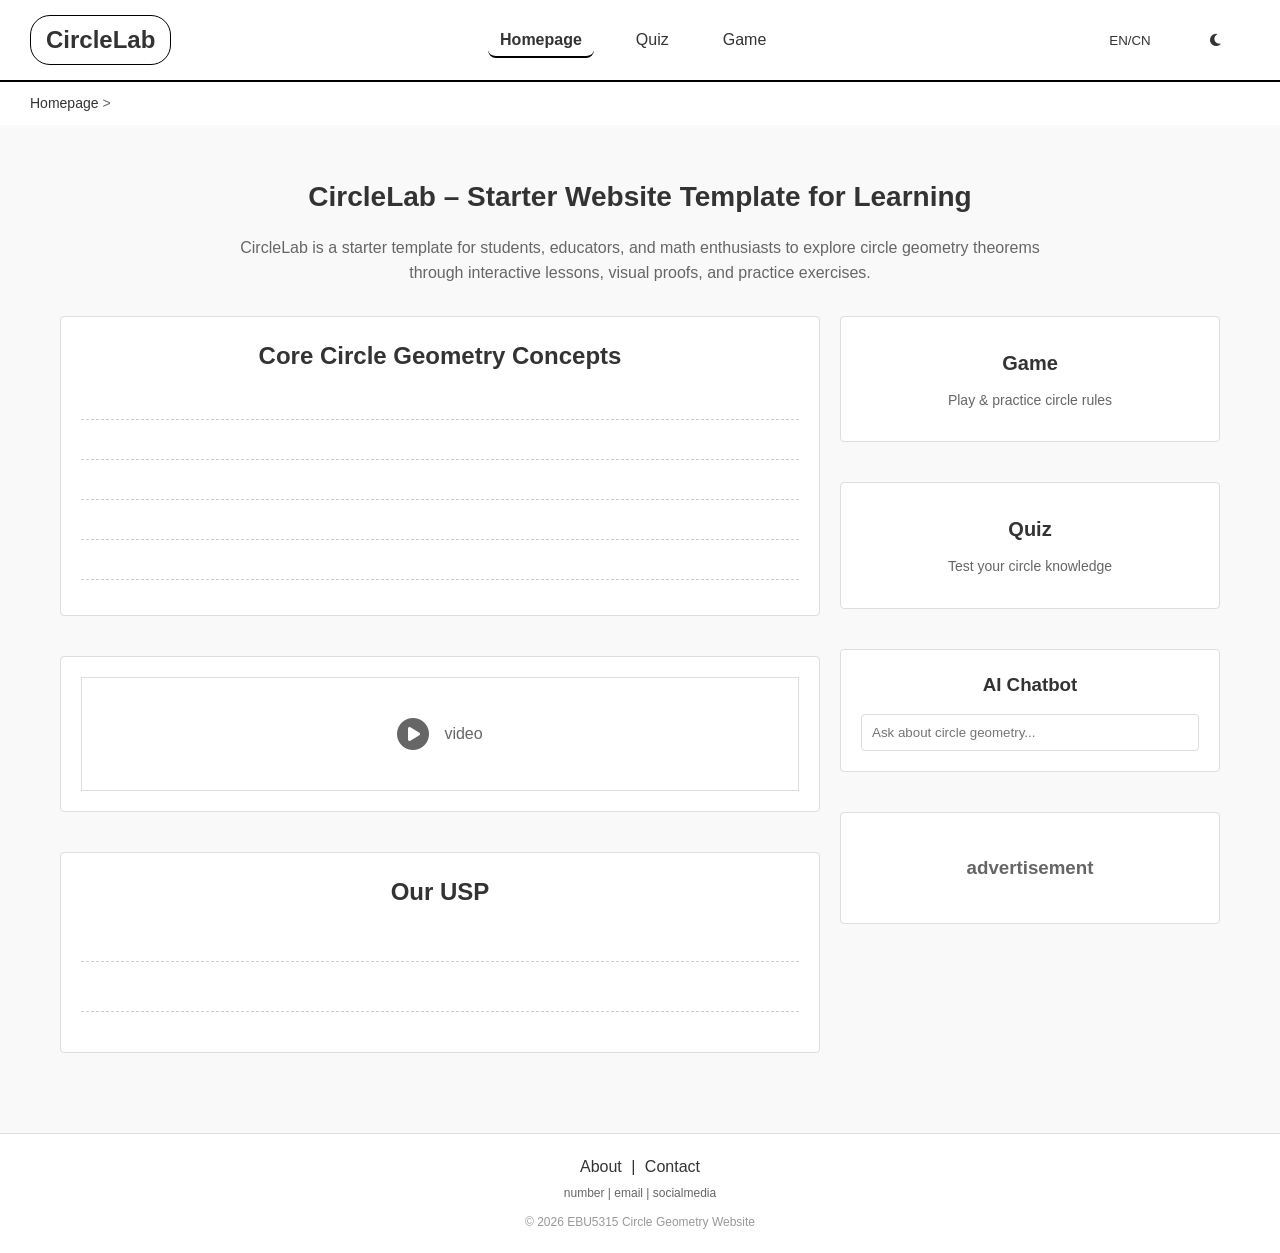
==== Homepage/index.html @ 11e8a601 "v.0.1.a Add the homepage, style and script files, including the functions of navigation bar, breadcr" ====
<!DOCTYPE html>
<html lang="en">
<head>
    <meta charset="UTF-8">
    <meta name="viewport" content="width=device-width, initial-scale=1.0">
    <title>CircleLab - Learn Circle Geometry</title>
    <!-- 外部CSS文件引入（作业要求） -->
    <link rel="stylesheet" href="styles.css">
    <!-- 引入字体图标（简约风格） -->
    <link rel="stylesheet" href="https://cdnjs.cloudflare.com/ajax/libs/font-awesome/6.4.0/css/all.min.css">
</head>
<body>
    <!-- 头部导航栏 -->
    <header class="header">
        <div class="logo">
            <span>CircleLab</span>
        </div>
        <nav class="main-nav">
            <ul>
                <li><a href="index.html" class="active">Homepage</a></li>
                <li><a href="quiz.html">Quiz</a></li>
                <li><a href="game.html">Game</a></li>
            </ul>
        </nav>
        <div class="nav-right">
            <!-- 中英双语切换 -->
            <button id="langToggle" class="lang-btn">EN/CN</button>
            <!-- 夜间/日间模式切换按钮 -->
            <button id="themeToggle" class="theme-btn" title="切换日夜模式"><i class="fas fa-moon"></i></button>
        </div>
    </header>

    <!-- 面包屑导航（作业要求） -->
    <div class="breadcrumb">
        <a href="index.html">Homepage</a> >
    </div>

    <!-- 主内容区 -->
    <main class="container">
        <!-- 标题区域 -->
        <section class="hero">
            <h1>CircleLab – Starter Website Template for Learning</h1>
            <p>CircleLab is a starter template for students, educators, and math enthusiasts to explore circle geometry theorems through interactive lessons, visual proofs, and practice exercises.</p>
        </section>

        <!-- 核心内容网格 -->
        <div class="content-grid">
            <!-- 左侧核心概念区域 -->
            <div class="left-column">
                <!-- 圆几何核心概念 -->
                <div class="card concepts-card">
                    <h2>Core Circle Geometry Concepts</h2>
                    <!-- 占位行（对应线框图的虚线） -->
                    <div class="concept-item"></div>
                    <div class="concept-item"></div>
                    <div class="concept-item"></div>
                    <div class="concept-item"></div>
                    <div class="concept-item"></div>
                </div>

                <!-- 视频区域 -->
                <div class="card video-card">
                    <div class="video-placeholder">
                        <i class="fas fa-play-circle"></i>
                        <span>video</span>
                    </div>
                </div>

                <!-- USP区域 -->
                <div class="card usp-card">
                    <h2>Our USP</h2>
                    <div class="usp-item"></div>
                    <div class="usp-item"></div>
                </div>
            </div>

            <!-- 右侧功能区域 -->
            <div class="right-column">
                <!-- Game入口 -->
                <div class="card action-card game-card">
                    <h3>Game</h3>
                    <p>Play & practice circle rules</p>
                </div>

                <!-- Quiz入口 -->
                <div class="card action-card quiz-card">
                    <h3>Quiz</h3>
                    <p>Test your circle knowledge</p>
                </div>

                <!-- AI聊天机器人 -->
                <div class="card ai-card">
                    <h3>AI Chatbot</h3>
                    <div class="chat-input">
                        <input type="text" placeholder="Ask about circle geometry...">
                    </div>
                </div>

                <!-- 广告区域 -->
                <div class="card ad-card">
                    <h3>advertisement</h3>
                </div>
            </div>
        </div>
    </main>

    <!-- 页脚 -->
    <footer class="footer">
        <div class="footer-links">
            <a href="about.html">About</a> | <a href="contact.html">Contact</a>
            <p class="contact-details">number | email | socialmedia</p>
        </div>
        <div class="copyright">
            &copy; 2026 EBU5315 Circle Geometry Website
        </div>
    </footer>

    <!-- 简单JS（V1版本基础交互） -->
    <script src="script.js"></script>
</body>
</html>
---- Homepage/styles.css ----
/* 全局重置与基础样式 */
* {
    margin: 0;
    padding: 0;
    box-sizing: border-box;
    font-family: 'Arial', sans-serif;
}

body {
    background-color: #f9f9f9;
    color: #333;
    line-height: 1.6;
}

.container {
    max-width: 1200px;
    margin: 0 auto;
    padding: 20px;
}

/* 头部导航 */
.header {
    display: flex;
    justify-content: space-between;
    align-items: center;
    padding: 15px 30px;
    background-color: #fff;
    border-bottom: 2px solid #000;
}

.logo {
    font-size: 24px;
    font-weight: bold;
    border: 1px solid #000;
    padding: 5px 15px;
    border-radius: 20px;
}

.main-nav ul {
    display: flex;
    list-style: none;
    gap: 30px;
}

.main-nav a {
    text-decoration: none;
    color: #333;
    font-size: 16px;
}

.main-nav a.active {
    font-weight: bold;
    border-bottom: 2px solid #000;
}

.nav-right {
    display: flex;
    gap: 15px;
    align-items: center;
}

.lang-btn,
.theme-btn {
    padding: 8px 14px;
    border: none;
    background: transparent;
    cursor: pointer;
    border-radius: 999px;
    color: #333;
    transition: background-color 0.2s ease, color 0.2s ease, transform 0.2s ease;
}

.nav-right button,
.main-nav a {
    min-width: 70px;
    text-align: center;
}

.lang-btn:hover,
.theme-btn:hover,
.main-nav a:hover,
.card:hover {
    background-color: rgba(0, 0, 0, 0.08);
    color: #000;
    transform: translateY(-1px);
}

.main-nav a {
    padding: 8px 12px;
    border-radius: 8px;
}

.nav-right button:hover {
    box-shadow: 0 4px 12px rgba(0,0,0,0.12);
}

.lang-btn:focus,
.theme-btn:focus {
    outline: none;
    box-shadow: 0 0 0 2px rgba(0, 0, 0, 0.15);
}

.theme-btn i {
    font-size: 14px;
}

.main-nav a {
    color: #333;
    font-size: 16px;
    transition: color 0.2s ease, border-bottom-color 0.2s ease;
}

.main-nav a:hover {
    color: #000;
}

.card {
    background: #fff;
    border: 1px solid #ddd;
    padding: 20px;
    margin-bottom: 20px;
    border-radius: 4px;
    transition: transform 0.2s ease, box-shadow 0.2s ease;
}

.card:hover {
    transform: translateY(-3px);
    box-shadow: 0 8px 20px rgba(0, 0, 0, 0.08);
}


/* 面包屑导航 */
.breadcrumb {
    padding: 10px 30px;
    font-size: 14px;
    color: #666;
    background-color: #fff;
}

.breadcrumb a {
    color: #333;
    text-decoration: none;
}

/* 英雄区标题 */
.hero {
    text-align: center;
    margin: 30px 0;
}

.hero h1 {
    font-size: 28px;
    margin-bottom: 15px;
}

.hero p {
    font-size: 16px;
    color: #666;
    max-width: 800px;
    margin: 0 auto;
}

/* 内容网格布局 */
.content-grid {
    display: grid;
    grid-template-columns: 2fr 1fr;
    gap: 20px;
    margin-top: 20px;
}

/* 通用卡片样式（简约风格） */
.card {
    background: #fff;
    border: 1px solid #ddd;
    padding: 20px;
    margin-bottom: 20px;
    border-radius: 4px;
}

/* 左侧列样式 */
.left-column {
    display: flex;
    flex-direction: column;
    gap: 20px;
}

.concepts-card h2 {
    text-align: center;
    margin-bottom: 20px;
}

.concept-item {
    height: 25px;
    border-bottom: 1px dashed #ccc;
    margin-bottom: 15px;
}

/* 视频占位 */
.video-placeholder {
    border: 1px solid #ddd;
    padding: 40px;
    text-align: center;
    display: flex;
    align-items: center;
    justify-content: center;
    gap: 15px;
    color: #666;
}

.video-placeholder i {
    font-size: 32px;
}

/* USP区域 */
.usp-card h2 {
    text-align: center;
    margin-bottom: 20px;
}

.usp-item {
    height: 30px;
    border-bottom: 1px dashed #ccc;
    margin-bottom: 20px;
}

/* 右侧列样式 */
.right-column {
    display: flex;
    flex-direction: column;
    gap: 20px;
}

.action-card {
    text-align: center;
    padding: 30px 0;
}

.action-card h3 {
    font-size: 20px;
    margin-bottom: 10px;
}

.action-card p {
    color: #666;
    font-size: 14px;
}

/* AI聊天机器人 */
.ai-card h3 {
    margin-bottom: 15px;
    text-align: center;
}

.chat-input input {
    width: 100%;
    padding: 10px;
    border: 1px solid #ddd;
    border-radius: 4px;
}

/* 广告区域 */
.ad-card {
    text-align: center;
    padding: 40px 0;
    color: #666;
}

/* 页脚样式 */
.footer {
    background-color: #fff;
    padding: 20px 30px;
    border-top: 1px solid #ddd;
    margin-top: 40px;
    text-align: center;
}

.footer-links {
    margin-bottom: 10px;
}

.footer-links a {
    color: #333;
    text-decoration: none;
    margin: 0 5px;
}

.contact-details {
    font-size: 12px;
    color: #666;
    margin-top: 5px;
}

.copyright {
    font-size: 12px;
    color: #999;
}

/* 响应式基础适配（V1版本简化版） */
@media (max-width: 768px) {
    .content-grid {
        grid-template-columns: 1fr;
    }

    .header {
        flex-direction: column;
        gap: 15px;
    }

    .main-nav ul {
        gap: 15px;
    }
}

/* 夜间模式 */
body.dark {
    background-color: #1b1f26;
    color: #e8ecf1;
}

body.dark .header,
body.dark .breadcrumb,
body.dark .card,
body.dark .footer {
    background: #252b36;
    border-color: #3a4254;
    color: #e3e8f5;
}

body.dark .main-nav a,
body.dark .footer-links a,
body.dark .breadcrumb a {
    color: #c8d5ee;
}

body.dark .main-nav a.active {
    border-bottom-color: #89acff;
}

body.dark .lang-btn,
body.dark .theme-btn,
body.dark .chat-input input {
    background: #2c3444;
    border-color: #4f5d79;
    color: #e8ecf1;
}

body.dark .ad-card,
body.dark .action-card,
body.dark .video-placeholder {
    background: #28303f;
}
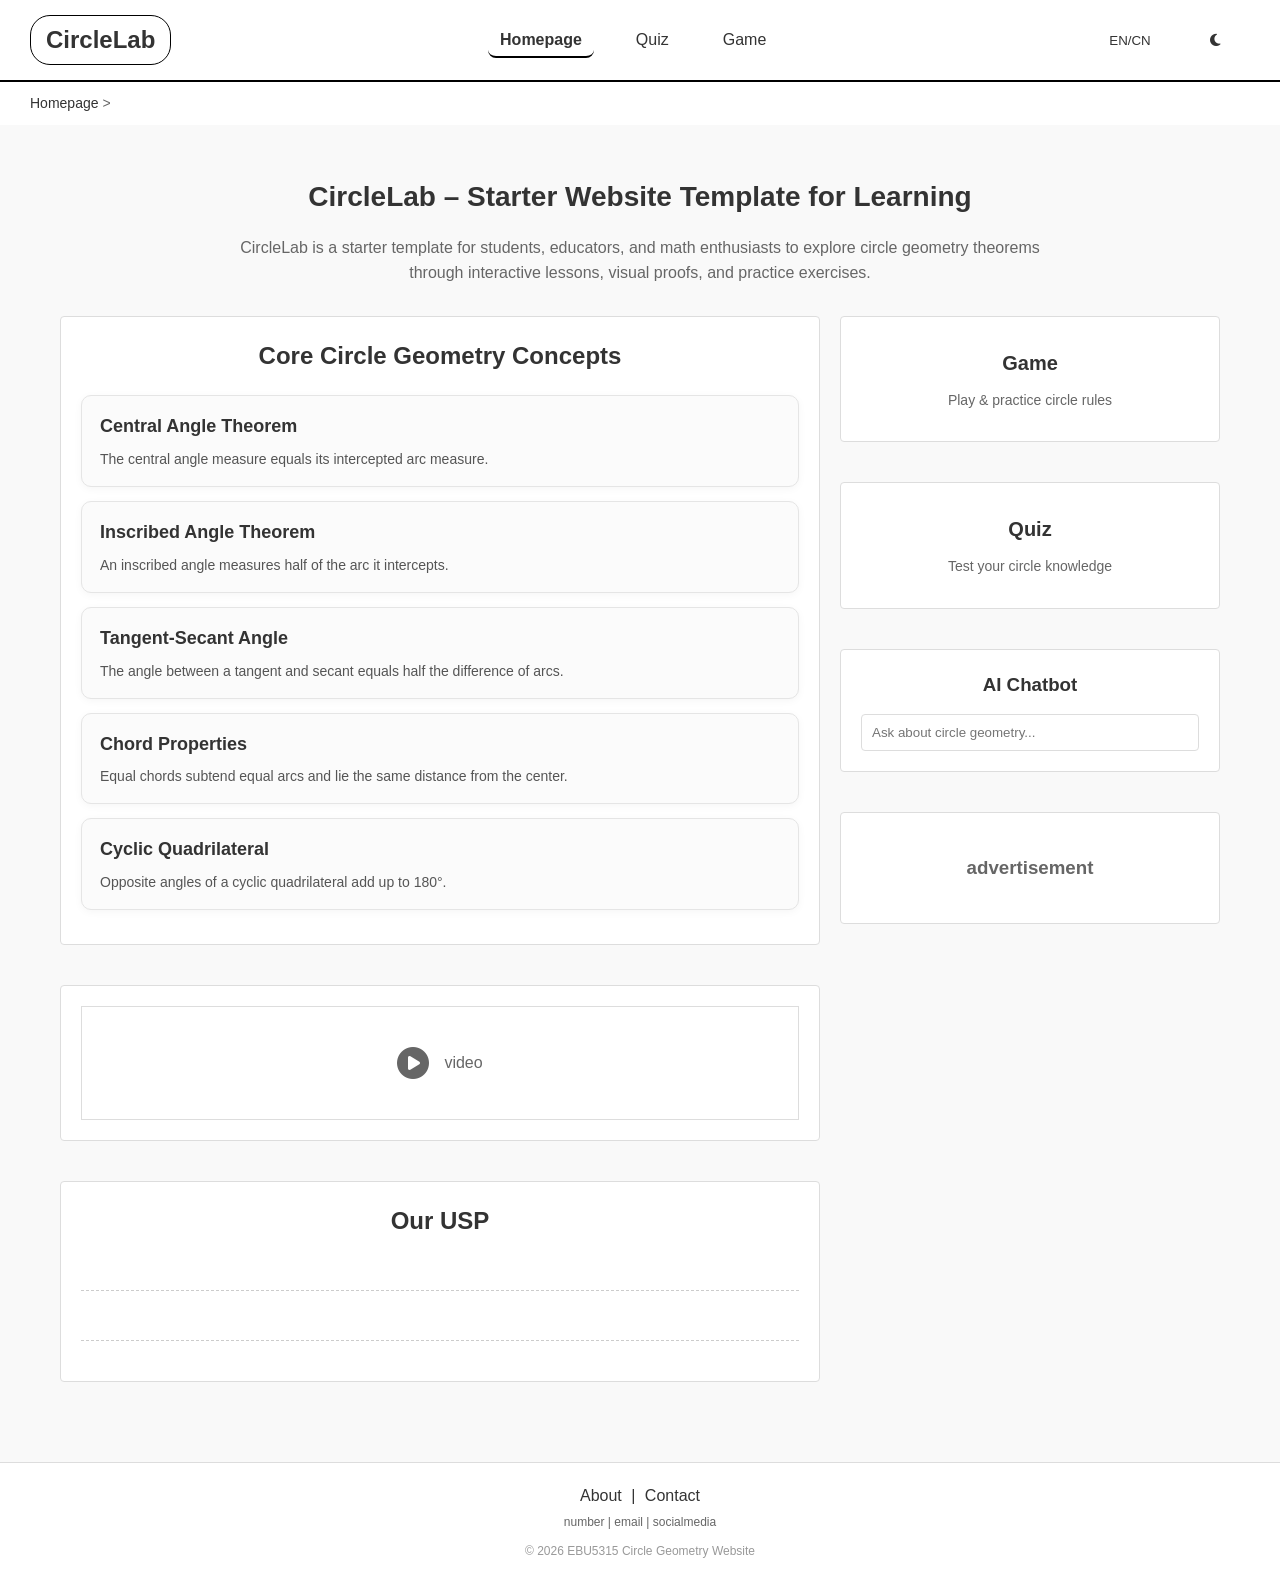
==== commit 0d5ad33b: "Add files via upload" ====
--- a/Homepage/index.html
+++ b/Homepage/index.html
@@ -1,4 +1,4 @@
-<!DOCTYPE html>
+﻿<!DOCTYPE html>
 <html lang="en">
 <head>
     <meta charset="UTF-8">
@@ -50,12 +50,26 @@
                 <!-- 圆几何核心概念 -->
                 <div class="card concepts-card">
                     <h2>Core Circle Geometry Concepts</h2>
-                    <!-- 占位行（对应线框图的虚线） -->
-                    <div class="concept-item"></div>
-                    <div class="concept-item"></div>
-                    <div class="concept-item"></div>
-                    <div class="concept-item"></div>
-                    <div class="concept-item"></div>
+                    <div class="concept-item" id="concept1">
+                        <h3>Central Angle Theorem</h3>
+                        <p>The central angle measure equals its intercepted arc measure.</p>
+                    </div>
+                    <div class="concept-item" id="concept2">
+                        <h3>Inscribed Angle Theorem</h3>
+                        <p>An inscribed angle measures half of the arc it intercepts.</p>
+                    </div>
+                    <div class="concept-item" id="concept3">
+                        <h3>Tangent-Secant Angle</h3>
+                        <p>The angle between a tangent and secant equals half the difference of arcs.</p>
+                    </div>
+                    <div class="concept-item" id="concept4">
+                        <h3>Chord Properties</h3>
+                        <p>Equal chords subtend equal arcs and lie the same distance from the center.</p>
+                    </div>
+                    <div class="concept-item" id="concept5">
+                        <h3>Cyclic Quadrilateral</h3>
+                        <p>Opposite angles of a cyclic quadrilateral add up to 180°.</p>
+                    </div>
                 </div>
 
                 <!-- 视频区域 -->
--- a/Homepage/styles.css
+++ b/Homepage/styles.css
@@ -190,9 +190,24 @@
 }
 
 .concept-item {
-    height: 25px;
-    border-bottom: 1px dashed #ccc;
-    margin-bottom: 15px;
+    background: #fbfbfb;
+    border: 1px solid #e5e5e5;
+    border-radius: 10px;
+    padding: 16px 18px;
+    margin-bottom: 14px;
+    box-shadow: 0 2px 8px rgba(0, 0, 0, 0.04);
+}
+
+.concept-item h3 {
+    font-size: 18px;
+    margin-bottom: 8px;
+}
+
+.concept-item p {
+    font-size: 14px;
+    color: #555;
+    line-height: 1.5;
+    margin: 0;
 }
 
 /* 视频占位 */
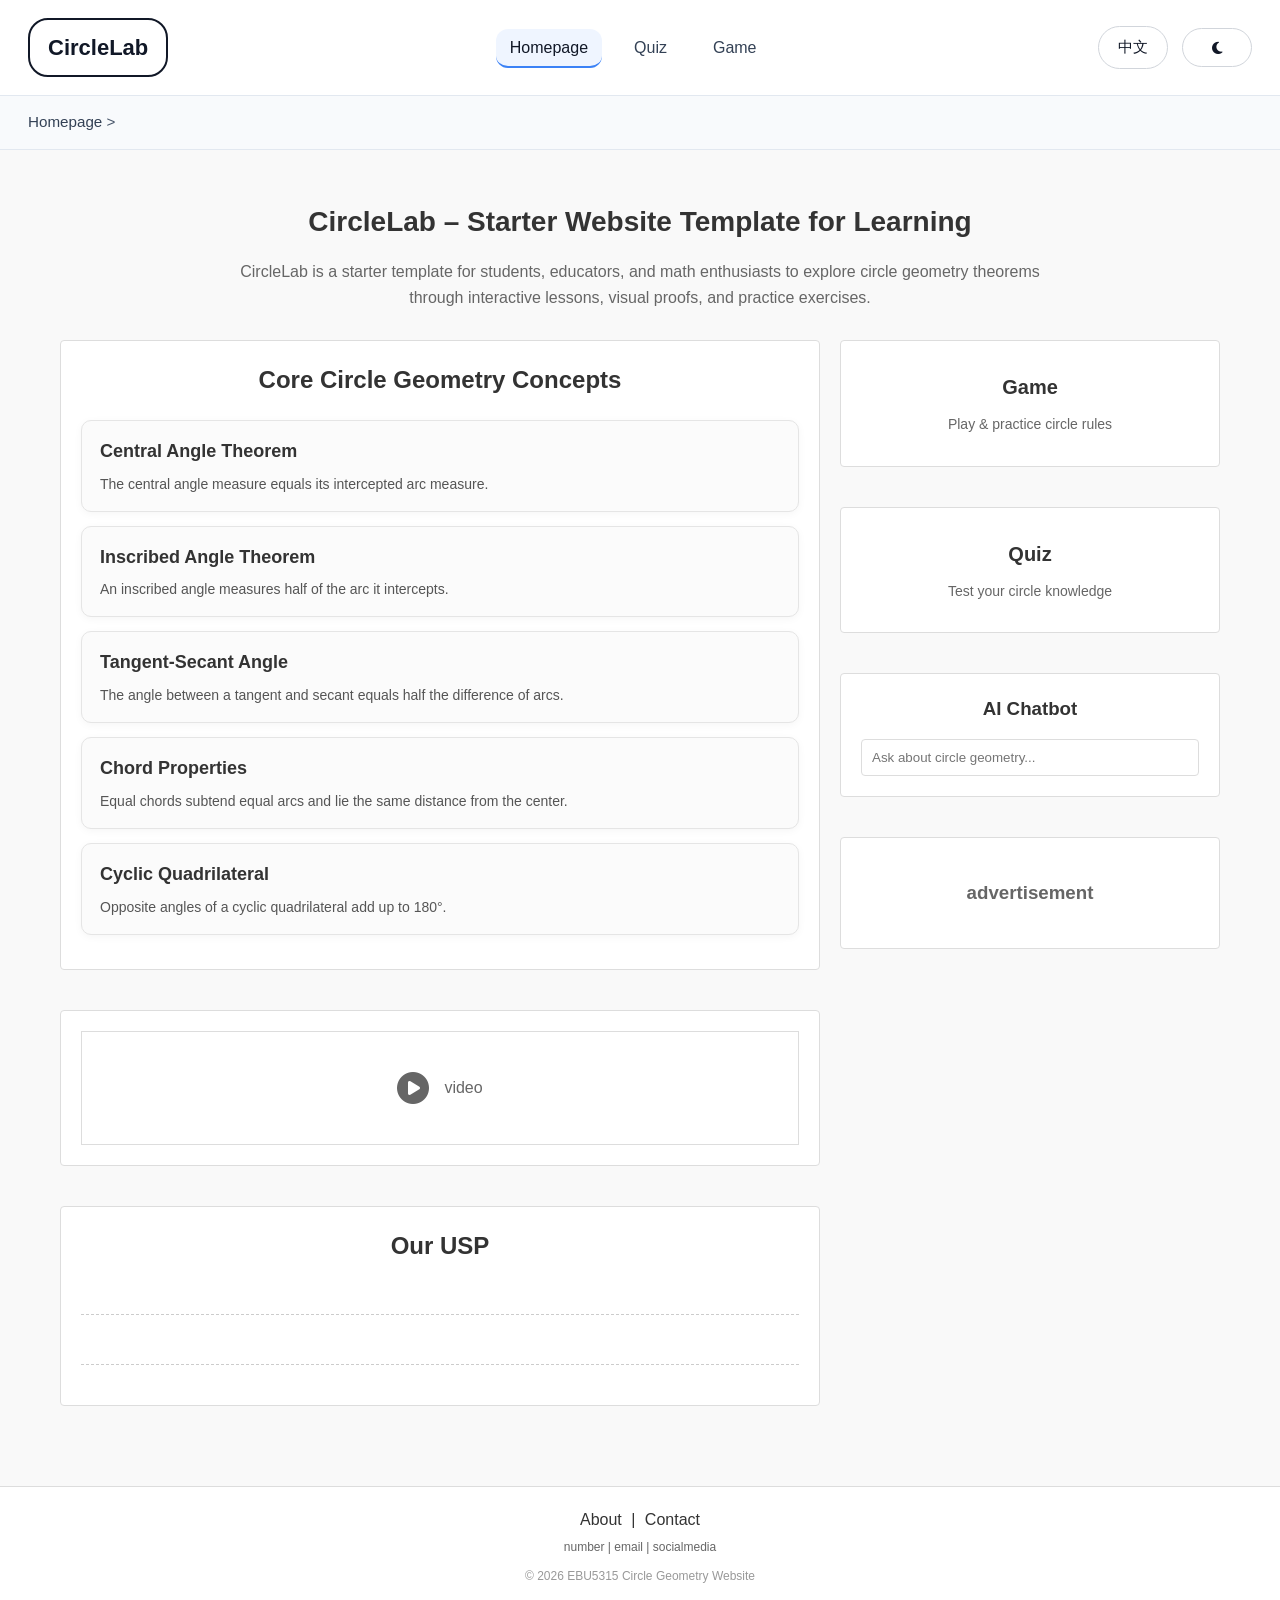
==== commit 350378e9: "v.0.3.homepage Optimize the interface style, and discuss and align the adjustments with team members" ====
--- a/Homepage/index.html
+++ b/Homepage/index.html
@@ -11,24 +11,20 @@
 </head>
 <body>
     <!-- 头部导航栏 -->
-    <header class="header">
-        <div class="logo">
-            <span>CircleLab</span>
-        </div>
-        <nav class="main-nav">
-            <ul>
-                <li><a href="index.html" class="active">Homepage</a></li>
-                <li><a href="quiz.html">Quiz</a></li>
-                <li><a href="game.html">Game</a></li>
-            </ul>
-        </nav>
+    <nav class="navbar">
+        <a href="index.html" class="logo">CircleLab</a>
+        <ul class="nav-menu">
+            <li><a href="index.html" class="nav-link active">Homepage</a></li>
+            <li><a href="../quiz.html" class="nav-link">Quiz</a></li>
+            <li><a href="../game.html" class="nav-link">Game</a></li>
+        </ul>
         <div class="nav-right">
             <!-- 中英双语切换 -->
-            <button id="langToggle" class="lang-btn">EN/CN</button>
+            <button id="langToggle" class="lang-btn">中文</button>
             <!-- 夜间/日间模式切换按钮 -->
             <button id="themeToggle" class="theme-btn" title="切换日夜模式"><i class="fas fa-moon"></i></button>
         </div>
-    </header>
+    </nav>
 
     <!-- 面包屑导航（作业要求） -->
     <div class="breadcrumb">
--- a/Homepage/styles.css
+++ b/Homepage/styles.css
@@ -327,40 +327,526 @@
 }
 
 /* 夜间模式 */
-body.dark {
-    background-color: #1b1f26;
+body.dark,
+body.dark-mode {
+    background-color: #111827;
     color: #e8ecf1;
 }
 
 body.dark .header,
+body.dark-mode .header,
 body.dark .breadcrumb,
+body.dark-mode .breadcrumb,
 body.dark .card,
-body.dark .footer {
-    background: #252b36;
-    border-color: #3a4254;
+body.dark-mode .card,
+body.dark .footer,
+body.dark-mode .footer,
+body.dark .navbar,
+body.dark-mode .navbar,
+body.dark .quiz-container,
+body.dark-mode .quiz-container,
+body.dark .game-page,
+body.dark-mode .game-page,
+body.dark .canvas-section,
+body.dark-mode .canvas-section,
+body.dark .info-card,
+body.dark-mode .info-card {
+    background: #1f2937;
+    border-color: #334155;
     color: #e3e8f5;
 }
 
 body.dark .main-nav a,
+body.dark-mode .main-nav a,
 body.dark .footer-links a,
-body.dark .breadcrumb a {
+body.dark-mode .footer-links a,
+body.dark .breadcrumb a,
+body.dark-mode .breadcrumb a,
+body.dark .nav-links a,
+body.dark-mode .nav-links a,
+body.dark .nav-menu a,
+body.dark-mode .nav-menu a,
+body.dark .card-content,
+body.dark-mode .card-content,
+body.dark .stat-label,
+body.dark-mode .stat-label,
+body.dark .stat-value,
+body.dark-mode .stat-value,
+body.dark .position-display,
+body.dark-mode .position-display,
+body.dark .option-btn,
+body.dark-mode .option-btn {
     color: #c8d5ee;
 }
 
-body.dark .main-nav a.active {
+body.dark .main-nav a.active,
+body.dark-mode .main-nav a.active,
+body.dark .nav-links a.active,
+body.dark-mode .nav-links a.active,
+body.dark .nav-menu a.active,
+body.dark-mode .nav-menu a.active {
     border-bottom-color: #89acff;
+    color: #ffffff;
 }
 
 body.dark .lang-btn,
+body.dark-mode .lang-btn,
 body.dark .theme-btn,
-body.dark .chat-input input {
-    background: #2c3444;
-    border-color: #4f5d79;
+body.dark-mode .theme-btn,
+body.dark .chat-input input,
+body.dark-mode .chat-input input,
+body.dark .language-switcher,
+body.dark-mode .language-switcher,
+body.dark .dark-mode-toggle,
+body.dark-mode .dark-mode-toggle,
+body.dark .btn-secondary,
+body.dark-mode .btn-secondary,
+body.dark .option-btn,
+body.dark-mode .option-btn {
+    background: #1e293b;
+    border-color: #334155;
     color: #e8ecf1;
 }
 
 body.dark .ad-card,
+body.dark-mode .ad-card,
 body.dark .action-card,
-body.dark .video-placeholder {
-    background: #28303f;
-}
+body.dark-mode .action-card,
+body.dark .video-placeholder,
+body.dark-mode .video-placeholder {
+    background: #111827;
+}
+
+/* Shared page navigation */
+.navbar {
+    display: flex;
+    align-items: center;
+    justify-content: space-between;
+    padding: 18px 28px;
+    background-color: #fff;
+    border-bottom: 1px solid #e2e8f0;
+    transition: background-color 0.3s ease, border-color 0.3s ease;
+    position: sticky;
+    top: 0;
+    z-index: 100;
+}
+
+.navbar .logo {
+    font-size: 22px;
+    font-weight: bold;
+    padding: 10px 18px;
+    border: 2px solid #111827;
+    border-radius: 20px;
+    color: #111827;
+    text-decoration: none;
+}
+
+.nav-links,
+.nav-menu {
+    display: flex;
+    align-items: center;
+    gap: 18px;
+    list-style: none;
+}
+
+.nav-links a,
+.nav-menu a {
+    color: #334155;
+    text-decoration: none;
+    padding: 10px 14px;
+    border-radius: 12px;
+    transition: background-color 0.2s ease, color 0.2s ease, border-bottom-color 0.2s ease;
+    border-bottom: 2px solid transparent;
+}
+
+.nav-links a:hover,
+.nav-menu a:hover,
+.nav-links a.active,
+.nav-menu a.active {
+    color: #111827;
+    background-color: rgba(59, 130, 246, 0.08);
+    border-bottom-color: #3b82f6;
+}
+
+.controls,
+.nav-right {
+    display: flex;
+    align-items: center;
+    gap: 14px;
+}
+
+.lang-btn,
+.theme-btn,
+.language-switcher,
+.dark-mode-toggle,
+.controls button {
+    padding: 10px 16px;
+    border: 1px solid #d1d5db;
+    background: #ffffff;
+    color: #111827;
+    cursor: pointer;
+    border-radius: 999px;
+    transition: all 0.2s ease;
+    font-size: 0.95rem;
+}
+
+.lang-btn:hover,
+.theme-btn:hover,
+.language-switcher:hover,
+.dark-mode-toggle:hover,
+.controls button:hover {
+    background: #eef2ff;
+    border-color: #c7d2fe;
+}
+
+.dark-mode-toggle {
+    font-size: 1.1rem;
+    padding: 10px 14px;
+}
+
+.breadcrumb {
+    padding: 14px 28px;
+    margin: 0;
+    font-size: 0.95rem;
+    color: #475569;
+    background: #f8fafc;
+    border-bottom: 1px solid #e2e8f0;
+}
+
+.breadcrumb a {
+    color: #334155;
+    text-decoration: none;
+}
+
+.breadcrumb a:hover {
+    text-decoration: underline;
+}
+
+.quiz-container {
+    max-width: 980px;
+    margin: 2rem auto;
+    padding: 2rem;
+    background: #ffffff;
+    border: 1px solid #e2e8f0;
+    border-radius: 18px;
+    box-shadow: 0 18px 45px rgba(15, 23, 42, 0.08);
+}
+
+.quiz-header {
+    display: flex;
+    justify-content: space-between;
+    margin-bottom: 1.5rem;
+    padding-bottom: 1rem;
+    border-bottom: 1px solid #e2e8f0;
+}
+
+#question-text {
+    font-size: 1.3rem;
+    margin-bottom: 1.6rem;
+    line-height: 1.7;
+    color: #0f172a;
+}
+
+.options-container {
+    display: grid;
+    grid-template-columns: repeat(2, minmax(0, 1fr));
+    gap: 1rem;
+    margin-bottom: 2rem;
+}
+
+.option-btn {
+    padding: 1rem;
+    border: 1px solid #cbd5e1;
+    background-color: #f8fafc;
+    border-radius: 14px;
+    cursor: pointer;
+    color: #0f172a;
+    transition: background-color 0.2s ease, border-color 0.2s ease, transform 0.2s ease;
+    text-align: left;
+}
+
+.option-btn:hover {
+    background-color: #eef2ff;
+}
+
+.option-btn.selected {
+    background-color: #3b82f6;
+    color: #ffffff;
+    border-color: #2563eb;
+}
+
+.nav-buttons {
+    display: flex;
+    justify-content: space-between;
+    gap: 1rem;
+    flex-wrap: wrap;
+}
+
+#prevBtn,
+#nextBtn {
+    flex: 1;
+    min-width: 140px;
+    padding: 0.9rem 1.3rem;
+    border-radius: 12px;
+    border: none;
+    background-color: #3b82f6;
+    color: #ffffff;
+    cursor: pointer;
+    transition: background-color 0.2s ease, transform 0.2s ease;
+}
+
+#prevBtn:hover,
+#nextBtn:hover {
+    background-color: #2563eb;
+}
+
+#prevBtn:disabled {
+    background-color: #94a3b8;
+    cursor: not-allowed;
+}
+
+.game-page {
+    max-width: 1200px;
+    margin: 0 auto;
+    padding: 32px 24px;
+}
+
+.page-title {
+    font-size: 2.4rem;
+    font-weight: 700;
+    margin-bottom: 18px;
+    color: #0f172a;
+}
+
+.game-layout {
+    display: grid;
+    grid-template-columns: 1.35fr 1fr;
+    gap: 28px;
+    margin-bottom: 32px;
+}
+
+.canvas-section,
+.info-card {
+    background: #ffffff;
+    border-radius: 18px;
+    padding: 26px;
+    border: 1px solid #e2e8f0;
+    box-shadow: 0 18px 45px rgba(15, 23, 42, 0.06);
+}
+
+.canvas-title {
+    font-size: 1.1rem;
+    font-weight: 700;
+    margin-bottom: 18px;
+    color: #0f172a;
+}
+
+#gameCanvas {
+    width: 100%;
+    max-width: 100%;
+    height: 520px;
+    background: #ffffff;
+    border: 2px solid #cbd5e1;
+    border-radius: 18px;
+    display: block;
+    margin: 0 auto;
+}
+
+.position-display {
+    margin-top: 18px;
+    padding: 16px;
+    background: #f8fafc;
+    border: 1px solid #cbd5e1;
+    border-radius: 14px;
+    font-size: 0.95rem;
+    color: #334155;
+}
+
+.info-panel {
+    display: grid;
+    gap: 22px;
+}
+
+.info-card {
+    display: flex;
+    flex-direction: column;
+    gap: 14px;
+}
+
+.card-title {
+    font-size: 1rem;
+    font-weight: 700;
+    color: #0f172a;
+}
+
+.card-content,
+.theorem-text,
+.hint-text {
+    color: #475569;
+}
+
+.stat-row {
+    display: flex;
+    justify-content: space-between;
+    padding: 10px 0;
+    border-bottom: 1px solid #e2e8f0;
+    align-items: center;
+}
+
+.stat-row:last-child {
+    border-bottom: none;
+}
+
+.stat-label {
+    color: #475569;
+}
+
+.stat-value {
+    color: #2563eb;
+    font-weight: 700;
+}
+
+.theorem-text {
+    background: #eff6ff;
+    border-left: 4px solid #3b82f6;
+    padding: 16px;
+    border-radius: 12px;
+    font-style: italic;
+}
+
+.hint-text {
+    background: #fef3c7;
+    border-left: 4px solid #f59e0b;
+    padding: 16px;
+    border-radius: 12px;
+    color: #92400e;
+}
+
+.feedback-box {
+    padding: 18px;
+    border-radius: 14px;
+    min-height: 54px;
+    display: none;
+    align-items: center;
+    justify-content: center;
+    font-size: 1rem;
+    font-weight: 700;
+}
+
+.feedback-box.show {
+    display: flex;
+}
+
+.feedback-box.correct {
+    background: #d1fae5;
+    color: #059669;
+    border: 1px solid #10b981;
+}
+
+.feedback-box.wrong {
+    background: #fee2e2;
+    color: #b91c1c;
+    border: 1px solid #f87171;
+}
+
+.button-group {
+    display: grid;
+    grid-template-columns: repeat(3, minmax(0, 1fr));
+    gap: 16px;
+}
+
+.btn {
+    display: inline-flex;
+    align-items: center;
+    justify-content: center;
+    padding: 14px 22px;
+    border-radius: 14px;
+    cursor: pointer;
+    text-decoration: none;
+    font-weight: 700;
+    transition: transform 0.2s ease, background-color 0.2s ease;
+}
+
+.btn-primary {
+    color: #ffffff;
+    background: linear-gradient(135deg, #2563eb 0%, #7c3aed 100%);
+}
+
+.btn-primary:hover {
+    transform: translateY(-2px);
+}
+
+.btn-secondary {
+    background: #f8fafc;
+    color: #111827;
+    border: 1px solid #cbd5e1;
+}
+
+.btn-secondary:hover {
+    background: #eef2ff;
+}
+
+.btn:disabled {
+    opacity: 0.55;
+    cursor: not-allowed;
+}
+
+@media (max-width: 1024px) {
+    .game-layout {
+        grid-template-columns: 1fr;
+    }
+
+    .button-group {
+        grid-template-columns: 1fr 1fr;
+    }
+}
+
+@media (max-width: 768px) {
+    .navbar {
+        flex-wrap: wrap;
+        gap: 14px;
+        padding: 16px 18px;
+    }
+
+    .game-page {
+        padding: 24px 18px;
+    }
+
+    .page-title {
+        font-size: 2rem;
+    }
+
+    .quiz-container {
+        margin: 1.5rem auto;
+        padding: 1.5rem;
+    }
+
+    .options-container {
+        grid-template-columns: 1fr;
+    }
+}
+
+@media (max-width: 480px) {
+    .navbar {
+        padding: 14px 14px;
+    }
+
+    .nav-links,
+    .nav-menu {
+        gap: 12px;
+        flex-wrap: wrap;
+    }
+
+    .breadcrumb {
+        padding: 12px 14px;
+        font-size: 0.9rem;
+    }
+
+    #gameCanvas {
+        height: 360px;
+    }
+
+    .page-title {
+        font-size: 1.8rem;
+    }
+}
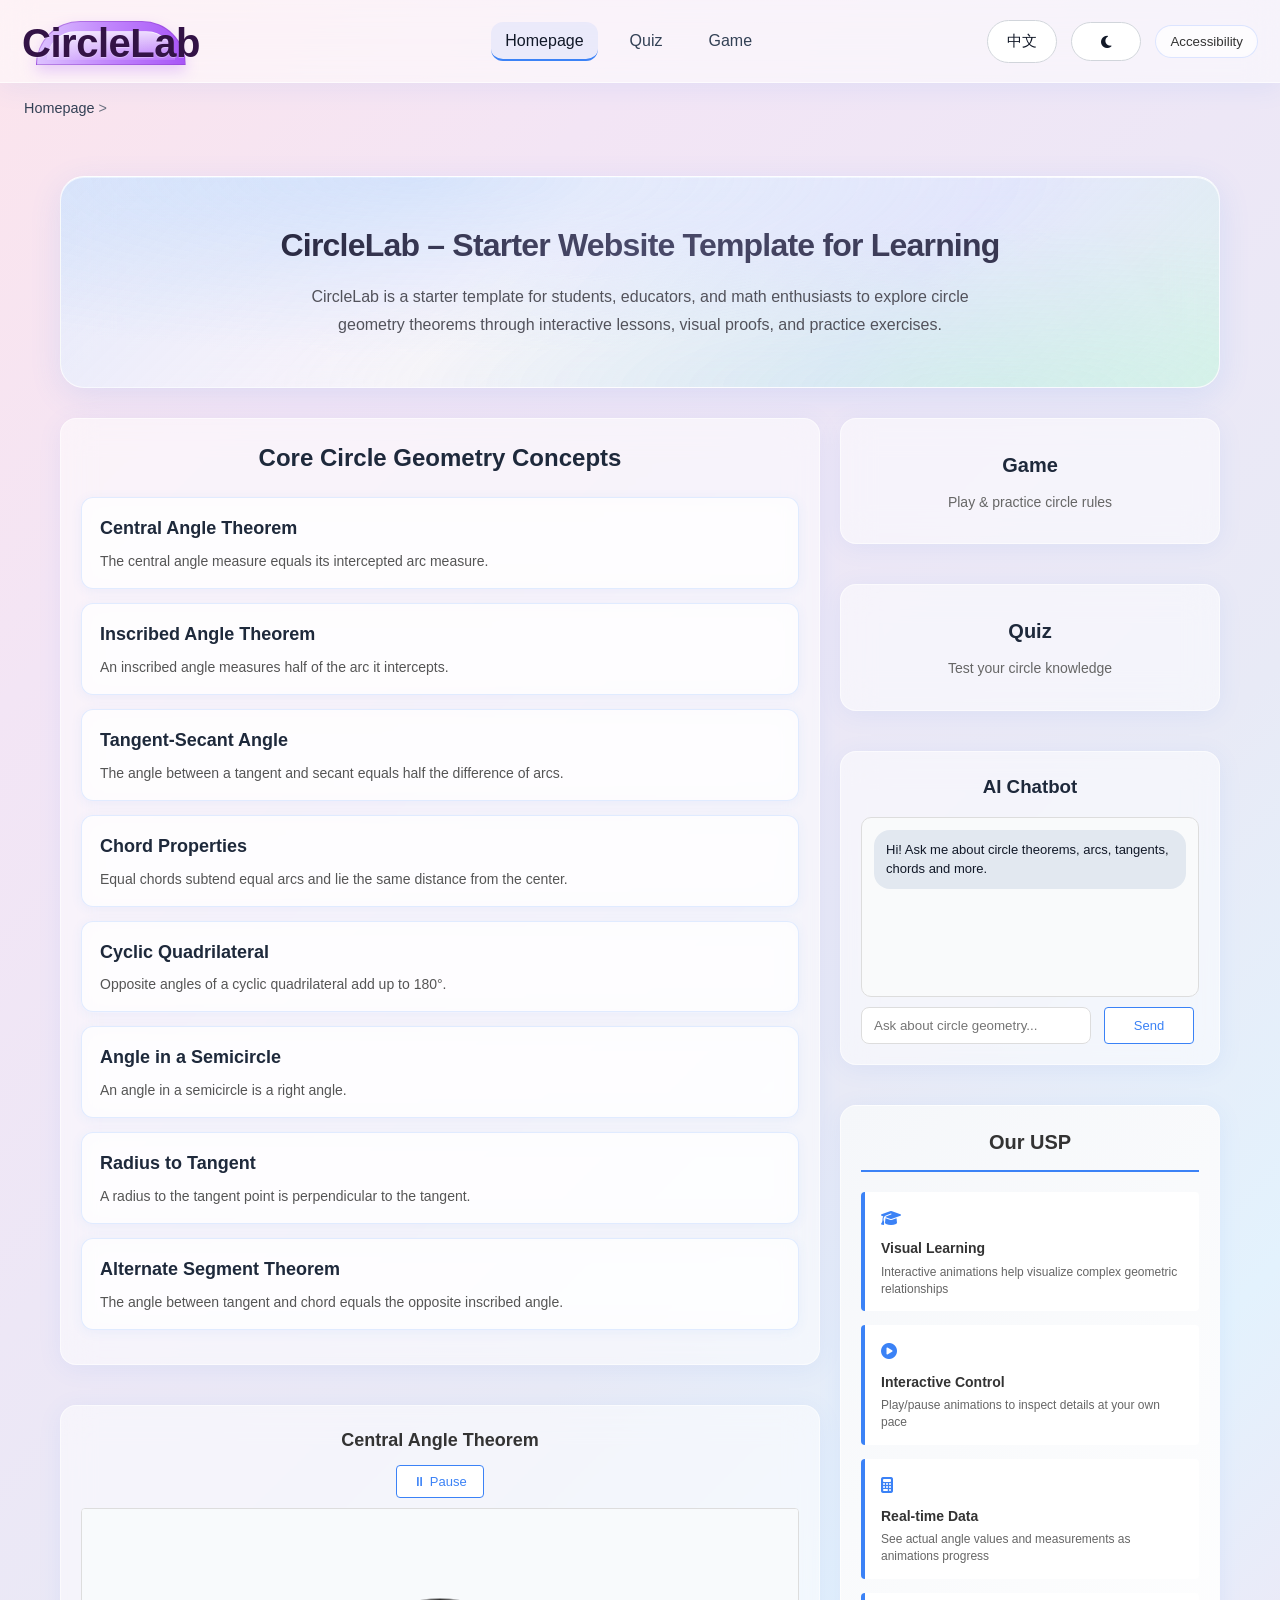
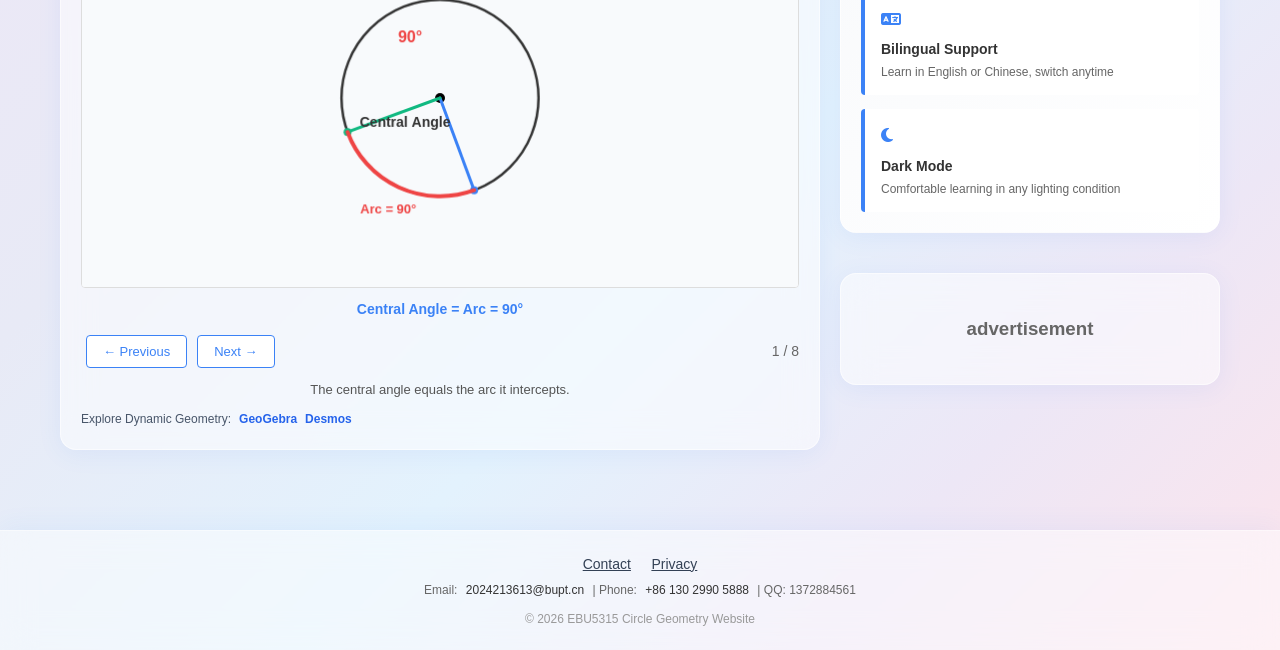
==== commit 33337d11: "v.1.1.homepage Major Update: Interface Style Optimization & Feature Enhancement • Revamped interfac" ====
--- a/Homepage/index.html
+++ b/Homepage/index.html
@@ -12,7 +12,12 @@
 <body>
     <!-- 头部导航栏 -->
     <nav class="navbar">
-        <a href="index.html" class="logo">CircleLab</a>
+        <a href="index.html" class="logo brand-logo" aria-label="CircleLab homepage">
+            <span class="brand-lockup" aria-hidden="true">
+                <span class="brand-mark"></span>
+                <span class="brand-text">CircleLab</span>
+            </span>
+        </a>
         <ul class="nav-menu">
             <li><a href="index.html" class="nav-link active">Homepage</a></li>
             <li><a href="../quiz.html" class="nav-link">Quiz</a></li>
@@ -23,6 +28,15 @@
             <button id="langToggle" class="lang-btn">中文</button>
             <!-- 夜间/日间模式切换按钮 -->
             <button id="themeToggle" class="theme-btn" title="切换日夜模式"><i class="fas fa-moon"></i></button>
+            <button id="a11yToggleBtn" class="a11y-toggle-btn" type="button" aria-expanded="false">Accessibility</button>
+            <div id="a11yPanel" class="a11y-panel" aria-label="Accessibility controls">
+                <div class="a11y-controls">
+                    <button id="fontDownBtn" class="a11y-btn" type="button">A-</button>
+                    <button id="fontResetBtn" class="a11y-btn" type="button">A</button>
+                    <button id="fontUpBtn" class="a11y-btn" type="button">A+</button>
+                    <button id="colorSafeToggle" class="a11y-btn" type="button">Color Safe</button>
+                </div>
+            </div>
         </div>
     </nav>
 
@@ -46,63 +60,121 @@
                 <!-- 圆几何核心概念 -->
                 <div class="card concepts-card">
                     <h2>Core Circle Geometry Concepts</h2>
-                    <div class="concept-item" id="concept1">
+                    <div class="concept-item" data-theorem-index="0" id="concept1">
                         <h3>Central Angle Theorem</h3>
                         <p>The central angle measure equals its intercepted arc measure.</p>
                     </div>
-                    <div class="concept-item" id="concept2">
+                    <div class="concept-item" data-theorem-index="1" id="concept2">
                         <h3>Inscribed Angle Theorem</h3>
                         <p>An inscribed angle measures half of the arc it intercepts.</p>
                     </div>
-                    <div class="concept-item" id="concept3">
+                    <div class="concept-item" data-theorem-index="2" id="concept3">
                         <h3>Tangent-Secant Angle</h3>
                         <p>The angle between a tangent and secant equals half the difference of arcs.</p>
                     </div>
-                    <div class="concept-item" id="concept4">
+                    <div class="concept-item" data-theorem-index="3" id="concept4">
                         <h3>Chord Properties</h3>
                         <p>Equal chords subtend equal arcs and lie the same distance from the center.</p>
                     </div>
-                    <div class="concept-item" id="concept5">
+                    <div class="concept-item" data-theorem-index="4" id="concept5">
                         <h3>Cyclic Quadrilateral</h3>
                         <p>Opposite angles of a cyclic quadrilateral add up to 180°.</p>
                     </div>
-                </div>
-
-                <!-- 视频区域 -->
+                    <div class="concept-item" data-theorem-index="5" id="concept6">
+                        <h3>Angle in a Semicircle</h3>
+                        <p>An angle in a semicircle is always a right angle (90°).</p>
+                    </div>
+                    <div class="concept-item" data-theorem-index="6" id="concept7">
+                        <h3>Radius to Tangent</h3>
+                        <p>The radius drawn to a tangent point is perpendicular to the tangent line.</p>
+                    </div>
+                    <div class="concept-item" data-theorem-index="7" id="concept8">
+                        <h3>Alternate Segment Theorem</h3>
+                        <p>The angle between tangent and chord equals the angle in the opposite segment.</p>
+                    </div>
+                </div>
+
+                <!-- 视频区域 - 圆形定理动画演示 -->
                 <div class="card video-card">
-                    <div class="video-placeholder">
-                        <i class="fas fa-play-circle"></i>
-                        <span>video</span>
-                    </div>
-                </div>
-
-                <!-- USP区域 -->
-                <div class="card usp-card">
-                    <h2>Our USP</h2>
-                    <div class="usp-item"></div>
-                    <div class="usp-item"></div>
+                    <h3 id="theorem-title" class="theorem-title">Central Angle Theorem</h3>
+                    <div class="theorem-controls">
+                        <button id="playPauseBtn" class="theorem-btn theorem-btn-compact">⏸ Pause</button>
+                    </div>
+                    <div class="canvas-container">
+                        <canvas id="theoremCanvas"></canvas>
+                    </div>
+                    <div id="theorem-info" class="theorem-info"></div>
+                    <div class="theorem-footer">
+                        <div class="theorem-navs">
+                            <button id="prevTheorem" class="theorem-btn">← Previous</button>
+                            <button id="nextTheorem" class="theorem-btn">Next →</button>
+                        </div>
+                        <div id="theorem-counter" class="theorem-counter">1 / 5</div>
+                    </div>
+                    <p id="theorem-description" class="theorem-description"></p>
+                    <div class="resource-links">
+                        <span id="resourceLabel">Explore Dynamic Geometry:</span>
+                        <a id="resourceGeoLink" href="https://www.geogebra.org/geometry" target="_blank" rel="noopener noreferrer">GeoGebra</a>
+                        <a id="resourceDesmosLink" href="https://www.desmos.com/geometry" target="_blank" rel="noopener noreferrer">Desmos</a>
+                    </div>
                 </div>
             </div>
 
             <!-- 右侧功能区域 -->
             <div class="right-column">
                 <!-- Game入口 -->
-                <div class="card action-card game-card">
+                <div class="card action-card game-card" data-target="game" role="button" tabindex="0">
                     <h3>Game</h3>
                     <p>Play & practice circle rules</p>
                 </div>
 
                 <!-- Quiz入口 -->
-                <div class="card action-card quiz-card">
+                <div class="card action-card quiz-card" data-target="quiz" role="button" tabindex="0">
                     <h3>Quiz</h3>
                     <p>Test your circle knowledge</p>
                 </div>
 
                 <!-- AI聊天机器人 -->
                 <div class="card ai-card">
-                    <h3>AI Chatbot</h3>
-                    <div class="chat-input">
-                        <input type="text" placeholder="Ask about circle geometry...">
+                    <h3 id="aiChatTitle">AI Chatbot</h3>
+                    <div class="chat-window">
+                        <div class="chat-history" id="chatHistory"></div>
+                        <div class="chat-input-row">
+                            <input id="chatInput" type="text" placeholder="Ask about circle geometry...">
+                            <button id="chatSendBtn" class="theorem-btn">Send</button>
+                        </div>
+                    </div>
+                </div>
+
+                <!-- USP区域 - 核心优势 -->
+                <div class="card usp-card">
+                    <h2 id="usp-title">Our USP</h2>
+                    <div class="usp-items">
+                        <div class="usp-item" id="usp1">
+                            <i class="fas fa-graduation-cap"></i>
+                            <h4>Visual Learning</h4>
+                            <p>Interactive animations help visualize complex geometric relationships</p>
+                        </div>
+                        <div class="usp-item" id="usp2">
+                            <i class="fas fa-play-circle"></i>
+                            <h4>Interactive Control</h4>
+                            <p>Play/pause animations to inspect details at your own pace</p>
+                        </div>
+                        <div class="usp-item" id="usp3">
+                            <i class="fas fa-calculator"></i>
+                            <h4>Real-time Data</h4>
+                            <p>See actual angle values and measurements as animations progress</p>
+                        </div>
+                        <div class="usp-item" id="usp4">
+                            <i class="fas fa-language"></i>
+                            <h4>Bilingual Support</h4>
+                            <p>Learn in English or Chinese, switch anytime</p>
+                        </div>
+                        <div class="usp-item" id="usp5">
+                            <i class="fas fa-moon"></i>
+                            <h4>Dark Mode</h4>
+                            <p>Comfortable learning in any lighting condition</p>
+                        </div>
                     </div>
                 </div>
 
@@ -114,11 +186,58 @@
         </div>
     </main>
 
+    <!-- 定理详情弹框 -->
+    <div class="modal-overlay hidden" id="theoremModal">
+        <div class="modal-card">
+            <button class="modal-close" id="modalCloseBtn">×</button>
+            <h2 id="modalTheoremTitle">Detail</h2>
+            <p id="modalTheoremBody"></p>
+            <p id="modalTheoremDetail" class="modal-detail"></p>
+            <button id="modalSelectBtn" class="theorem-btn">Use this animation</button>
+        </div>
+    </div>
+
+    <div class="modal-overlay hidden" id="contactModal">
+        <div class="modal-card">
+            <button class="modal-close" id="contactModalCloseBtn">×</button>
+            <h2 id="contactTitle">Contact Us</h2>
+            <form id="contactForm" novalidate>
+                <label for="contactName" id="contactNameLabel">Name (optional)</label>
+                <input id="contactName" name="name" type="text" autocomplete="name" placeholder="How should we address you?">
+
+                <label for="contactEmail" id="contactEmailLabel">Email</label>
+                <input id="contactEmail" name="email" type="email" autocomplete="email" placeholder="you@example.com" required>
+
+                <label for="contactMessage" id="contactMessageLabel">Message</label>
+                <textarea id="contactMessage" name="message" rows="4" placeholder="Tell us what you need help with." required></textarea>
+
+                <button id="contactSubmitBtn" type="submit" class="theorem-btn">Send Message</button>
+                <p id="contactStatus" class="contact-status" aria-live="polite"></p>
+            </form>
+        </div>
+    </div>
+
+    <div class="modal-overlay hidden" id="policyModal">
+        <div class="modal-card">
+            <button class="modal-close" id="policyModalCloseBtn">×</button>
+            <h2 id="policyTitle">Privacy & Preference</h2>
+            <p id="policySummary">We only store local preferences (language, theme, accessibility, consent choices) in your browser and do not send personal data to a server.</p>
+            <div class="policy-options">
+                <label><input type="checkbox" id="optOutAds"> <span id="optOutAdsLabel">Opt out of personalized ads</span></label>
+                <label><input type="checkbox" id="optOutAnalytics"> <span id="optOutAnalyticsLabel">Opt out of analytics cookies</span></label>
+                <label><input type="checkbox" id="hideAds"> <span id="hideAdsLabel">Hide ad banner</span></label>
+            </div>
+            <button id="savePolicyBtn" class="theorem-btn" type="button">Save Preferences</button>
+            <p id="policyStatus" class="policy-status" aria-live="polite"></p>
+        </div>
+    </div>
+
     <!-- 页脚 -->
     <footer class="footer">
         <div class="footer-links">
-            <a href="about.html">About</a> | <a href="contact.html">Contact</a>
-            <p class="contact-details">number | email | socialmedia</p>
+            <button id="openContactModalBtn" type="button" class="footer-link-btn">Contact</button>
+            <button id="openPolicyModalBtn" type="button" class="footer-link-btn">Privacy</button>
+            <p class="contact-details">Email: <a href="mailto:2024213613@bupt.cn">2024213613@bupt.cn</a> | Phone: <a href="tel:+8613029905888">+86 130 2990 5888</a> | QQ: 1372884561</p>
         </div>
         <div class="copyright">
             &copy; 2026 EBU5315 Circle Geometry Website
--- a/Homepage/styles.css
+++ b/Homepage/styles.css
@@ -1,4 +1,4 @@
-/* 全局重置与基础样式 */
+﻿/* 全局重置与基础样式 */
 * {
     margin: 0;
     padding: 0;
@@ -7,14 +7,33 @@
 }
 
 body {
-    background-color: #f9f9f9;
-    color: #333;
+    background: linear-gradient(
+        135deg,
+        #fce4ec 0%,
+        #f3e5f5 20%,
+        #ede7f6 38%,
+        #e8eaf6 55%,
+        #e3f2fd 72%,
+        #ede7f6 86%,
+        #fce4ec 100%
+    );
+    background-attachment: scroll;
+    color: #1e293b;
     line-height: 1.6;
+    min-height: 100vh;
+    padding-top: var(--nav-offset, 78px);
+}
+
+html,
+body {
+    overflow-x: hidden;
+    overflow-y: auto;
 }
 
 .container {
     max-width: 1200px;
     margin: 0 auto;
+    width: min(1200px, 100%);
     padding: 20px;
 }
 
@@ -57,13 +76,42 @@
     display: flex;
     gap: 15px;
     align-items: center;
+    position: relative;
+}
+
+.a11y-panel {
+    position: absolute;
+    top: calc(100% + 8px);
+    right: 0;
+    display: none;
+    padding: 10px;
+    border-radius: 12px;
+    background: rgba(255, 255, 255, 0.92);
+    border: 1px solid rgba(148, 163, 184, 0.45);
+    box-shadow: 0 8px 24px rgba(15, 23, 42, 0.16);
+    z-index: 1100;
+}
+
+.a11y-panel.open {
+    display: block;
+}
+
+.a11y-controls {
+    display: flex;
+    align-items: center;
+    gap: 6px;
+    flex-wrap: wrap;
 }
 
 .lang-btn,
-.theme-btn {
+.theme-btn,
+.a11y-toggle-btn,
+.a11y-btn {
     padding: 8px 14px;
-    border: none;
-    background: transparent;
+    border: 1px solid rgba(180, 200, 255, 0.45);
+    background: rgba(255, 255, 255, 0.50);
+    backdrop-filter: blur(8px);
+    -webkit-backdrop-filter: blur(8px);
     cursor: pointer;
     border-radius: 999px;
     color: #333;
@@ -78,8 +126,9 @@
 
 .lang-btn:hover,
 .theme-btn:hover,
-.main-nav a:hover,
-.card:hover {
+.a11y-toggle-btn:hover,
+.a11y-btn:hover,
+.main-nav a:hover {
     background-color: rgba(0, 0, 0, 0.08);
     color: #000;
     transform: translateY(-1px);
@@ -95,7 +144,9 @@
 }
 
 .lang-btn:focus,
-.theme-btn:focus {
+.theme-btn:focus,
+.a11y-toggle-btn:focus,
+.a11y-btn:focus {
     outline: none;
     box-shadow: 0 0 0 2px rgba(0, 0, 0, 0.15);
 }
@@ -115,49 +166,103 @@
 }
 
 .card {
-    background: #fff;
-    border: 1px solid #ddd;
+    background: rgba(255, 255, 255, 0.52);
+    backdrop-filter: blur(16px);
+    -webkit-backdrop-filter: blur(16px);
+    border: 1px solid rgba(255, 255, 255, 0.55);
     padding: 20px;
     margin-bottom: 20px;
-    border-radius: 4px;
+    border-radius: 16px;
+    box-shadow: 0 4px 24px rgba(59, 130, 246, 0.08);
     transition: transform 0.2s ease, box-shadow 0.2s ease;
-}
-
-.card:hover {
-    transform: translateY(-3px);
-    box-shadow: 0 8px 20px rgba(0, 0, 0, 0.08);
 }
 
 
 /* 面包屑导航 */
 .breadcrumb {
-    padding: 10px 30px;
-    font-size: 14px;
-    color: #666;
-    background-color: #fff;
+    padding: 6px 24px;
+    font-size: 13px;
+    color: #6b7280;
+    background: transparent;
+    border-bottom: none;
 }
 
 .breadcrumb a {
-    color: #333;
+    color: #6b7280;
     text-decoration: none;
+    display: inline-flex;
+    align-items: center;
+    gap: 4px;
+    transition: color 0.2s;
+}
+
+.breadcrumb a:hover {
+    color: #374151;
 }
 
 /* 英雄区标题 */
 .hero {
     text-align: center;
     margin: 30px 0;
+    background: linear-gradient(
+        135deg,
+        rgba(219, 234, 254, 0.72) 0%,
+        rgba(255, 255, 255, 0.58) 40%,
+        rgba(224, 231, 255, 0.65) 70%,
+        rgba(209, 250, 229, 0.50) 100%
+    );
+    backdrop-filter: blur(24px);
+    -webkit-backdrop-filter: blur(24px);
+    border: 1px solid rgba(255, 255, 255, 0.70);
+    border-top: 1px solid rgba(255, 255, 255, 0.90);
+    border-radius: 24px;
+    padding: 48px 40px;
+    box-shadow:
+        0 8px 32px rgba(59, 130, 246, 0.12),
+        0 1px 0 rgba(255, 255, 255, 0.80) inset;
+    position: relative;
+    overflow: hidden;
+}
+
+.hero::before {
+    content: '';
+    position: absolute;
+    inset: 0;
+    background: radial-gradient(
+        ellipse at 30% 0%,
+        rgba(147, 197, 253, 0.30) 0%,
+        transparent 60%
+    ),
+    radial-gradient(
+        ellipse at 80% 100%,
+        rgba(167, 243, 208, 0.25) 0%,
+        transparent 55%
+    );
+    border-radius: inherit;
+    pointer-events: none;
 }
 
 .hero h1 {
-    font-size: 28px;
-    margin-bottom: 15px;
+    font-size: 32px;
+    margin-bottom: 18px;
+    background: linear-gradient(120deg, #1a1a2e 0%, #4a4a6a 50%, #2d2d44 100%);
+    -webkit-background-clip: text;
+    -webkit-text-fill-color: transparent;
+    background-clip: text;
+    font-weight: 800;
+    letter-spacing: -0.8px;
+    line-height: 1.25;
+    position: relative;
 }
 
 .hero p {
     font-size: 16px;
-    color: #666;
-    max-width: 800px;
+    color: #52525b;
+    max-width: 720px;
     margin: 0 auto;
+    line-height: 1.75;
+    font-weight: 400;
+    position: relative;
 }
 
 /* 内容网格布局 */
@@ -168,13 +273,22 @@
     margin-top: 20px;
 }
 
-/* 通用卡片样式（简约风格） */
+.left-column,
+.right-column {
+    min-width: 0;
+}
+
+/* 通用卡片样式（玻璃拟态） */
 .card {
-    background: #fff;
-    border: 1px solid #ddd;
+    background: rgba(255, 255, 255, 0.52);
+    backdrop-filter: blur(16px);
+    -webkit-backdrop-filter: blur(16px);
+    border: 1px solid rgba(255, 255, 255, 0.55);
     padding: 20px;
     margin-bottom: 20px;
-    border-radius: 4px;
+    border-radius: 16px;
+    box-shadow: 0 4px 24px rgba(59, 130, 246, 0.08);
+    transition: transform 0.2s ease, box-shadow 0.2s ease;
 }
 
 /* 左侧列样式 */
@@ -190,12 +304,22 @@
 }
 
 .concept-item {
-    background: #fbfbfb;
-    border: 1px solid #e5e5e5;
-    border-radius: 10px;
+    background: rgba(255, 255, 255, 0.62);
+    backdrop-filter: blur(12px);
+    -webkit-backdrop-filter: blur(12px);
+    border: 1px solid rgba(200, 220, 255, 0.55);
+    border-radius: 12px;
     padding: 16px 18px;
     margin-bottom: 14px;
-    box-shadow: 0 2px 8px rgba(0, 0, 0, 0.04);
+    box-shadow: 0 2px 12px rgba(59, 130, 246, 0.07);
+    cursor: pointer;
+    transition: transform 0.2s ease, border-color 0.2s ease, box-shadow 0.2s ease;
+}
+
+.concept-item:hover {
+    transform: translateY(-3px);
+    border-color: #3b82f6;
+    background-color: #f8fbff;
 }
 
 .concept-item h3 {
@@ -210,32 +334,256 @@
     margin: 0;
 }
 
-/* 视频占位 */
-.video-placeholder {
+/* 视频卡片动画演示 */
+.video-card {
+    text-align: center;
+}
+
+.video-card h3 {
+    font-size: 18px;
+    color: #333;
+    margin-bottom: 10px;
+}
+
+.theorem-title {
+    text-align: center;
+    margin-bottom: 15px;
+}
+
+.theorem-controls {
+    text-align: center;
+    margin-bottom: 10px;
+}
+
+.theorem-btn-compact {
+    padding: 8px 12px;
+    font-size: 12px;
+}
+
+.theorem-info {
+    text-align: center;
+    font-size: 14px;
+    font-weight: 700;
+    color: #3b82f6;
+    margin-top: 10px;
+    min-height: 20px;
+}
+
+.theorem-footer {
+    display: flex;
+    justify-content: space-between;
+    align-items: center;
+    margin-top: 15px;
+}
+
+.theorem-navs {
+    display: flex;
+    align-items: center;
+}
+
+.theorem-counter {
+    font-size: 14px;
+    color: #666;
+}
+
+.theorem-description {
+    font-size: 13px;
+    color: #555;
+    margin-top: 12px;
+    line-height: 1.5;
+}
+
+.resource-links {
+    margin-top: 10px;
+    display: flex;
+    flex-wrap: wrap;
+    gap: 8px;
+    align-items: center;
+    font-size: 12px;
+    color: #475569;
+}
+
+.resource-links a {
+    color: #2563eb;
+    text-decoration: none;
+    font-weight: 600;
+}
+
+.resource-links a:hover {
+    text-decoration: underline;
+}
+
+.canvas-container {
+    width: 100%;
+    height: clamp(250px, 48vw, 380px);
     border: 1px solid #ddd;
-    padding: 40px;
-    text-align: center;
+    border-radius: 4px;
     display: flex;
     align-items: center;
     justify-content: center;
-    gap: 15px;
-    color: #666;
-}
-
-.video-placeholder i {
-    font-size: 32px;
+    background-color: #ffffff;
+    overflow: hidden;
+}
+
+#theoremCanvas {
+    width: 100% !important;
+    height: 100% !important;
+    display: block;
+}
+
+.theorem-btn {
+    padding: 8px 16px;
+    margin: 0 5px;
+    border: 1px solid #3b82f6;
+    background-color: #ffffff;
+    color: #3b82f6;
+    border-radius: 4px;
+    cursor: pointer;
+    transition: all 0.2s ease;
+    font-size: 13px;
+    font-weight: 500;
+}
+
+.theorem-btn:hover {
+    background-color: #3b82f6;
+    color: #ffffff;
+}
+
+.theorem-btn:disabled {
+    border-color: #cbd5e1;
+    color: #94a3b8;
+    cursor: not-allowed;
+    background-color: #f1f5f9;
+}
+
+/* 夜间模式下的canvas */
+body.dark-mode .canvas-container,
+body.dark .canvas-container {
+    background-color: #1e293b;
+    border-color: #334155;
+}
+
+body.dark-mode #theoremCanvas,
+body.dark #theoremCanvas {
+    background-color: #1e293b !important;
+}
+
+body.dark-mode .theorem-btn,
+body.dark .theorem-btn {
+    background-color: #1e293b;
+    border-color: #3b82f6;
+    color: #93c5fd;
+}
+
+body.dark-mode .theorem-btn:hover,
+body.dark .theorem-btn:hover {
+    background-color: #3b82f6;
+    color: #ffffff;
 }
 
 /* USP区域 */
+.usp-card {
+    background: linear-gradient(135deg, #f5f7fa 0%, #ffffff 100%);
+}
+
 .usp-card h2 {
     text-align: center;
     margin-bottom: 20px;
+    font-size: 20px;
+    color: #333;
+    border-bottom: 2px solid #3b82f6;
+    padding-bottom: 12px;
+}
+
+.usp-items {
+    display: flex;
+    flex-direction: column;
+    gap: 14px;
 }
 
 .usp-item {
-    height: 30px;
-    border-bottom: 1px dashed #ccc;
-    margin-bottom: 20px;
+    background: #ffffff;
+    padding: 14px 16px;
+    border-left: 4px solid #3b82f6;
+    border-radius: 4px;
+    transition: all 0.2s ease;
+}
+
+.usp-item i {
+    color: #3b82f6;
+    font-size: 16px;
+    margin-right: 10px;
+}
+
+.usp-item h4 {
+    font-size: 14px;
+    font-weight: 600;
+    color: #333;
+    margin: 6px 0 4px 0;
+}
+
+.usp-item p {
+    font-size: 12px;
+    color: #666;
+    margin: 0;
+    line-height: 1.4;
+}
+
+.modal-overlay {
+    position: fixed;
+    inset: 0;
+    background: rgba(15, 23, 42, 0.65);
+    display: flex;
+    align-items: center;
+    justify-content: center;
+    z-index: 50;
+    padding: 20px;
+}
+
+.modal-overlay.hidden {
+    display: none;
+}
+
+.modal-card {
+    width: min(620px, 100%);
+    max-height: min(82vh, 760px);
+    overflow-y: auto;
+    background: #ffffff;
+    border-radius: 16px;
+    padding: 26px;
+    box-shadow: 0 24px 60px rgba(15, 23, 42, 0.2);
+    position: relative;
+}
+
+.modal-close {
+    position: absolute;
+    top: 16px;
+    right: 16px;
+    border: none;
+    background: transparent;
+    font-size: 24px;
+    cursor: pointer;
+    color: #334155;
+}
+
+.modal-card h2 {
+    margin-bottom: 14px;
+    font-size: 22px;
+}
+
+.modal-card p {
+    margin-bottom: 12px;
+    color: #475569;
+    line-height: 1.65;
+}
+
+.modal-detail {
+    font-weight: 600;
+    color: #0f172a;
+}
+
+#modalSelectBtn {
+    margin-top: 10px;
 }
 
 /* 右侧列样式 */
@@ -258,6 +606,16 @@
 .action-card p {
     color: #666;
     font-size: 14px;
+}
+
+.action-card[data-target] {
+    cursor: pointer;
+}
+
+.action-card[data-target]:hover {
+    transform: translateY(-2px);
+    box-shadow: 0 12px 24px rgba(59, 130, 246, 0.16);
+    border-color: #3b82f6;
 }
 
 /* AI聊天机器人 */
@@ -266,11 +624,113 @@
     text-align: center;
 }
 
-.chat-input input {
+.chat-window {
+    display: flex;
+    flex-direction: column;
+    gap: 10px;
+}
+
+.chat-history {
+    min-height: 180px;
+    max-height: 220px;
+    padding: 12px;
+    border: 1px solid #ddd;
+    border-radius: 10px;
+    overflow-y: auto;
+    background-color: #f9fafb;
+}
+
+.chat-message {
+    margin-bottom: 10px;
+    font-size: 13px;
+    line-height: 1.5;
+}
+
+.chat-message.user {
+    text-align: right;
+}
+
+.chat-message.user .message-bubble {
+    display: inline-block;
+    background-color: #3b82f6;
+    color: #fff;
+}
+
+.chat-message.bot .message-bubble {
+    display: inline-block;
+    background-color: #e2e8f0;
+    color: #111827;
+}
+
+.message-bubble {
+    padding: 10px 12px;
+    border-radius: 16px;
+    max-width: 100%;
+}
+
+.chat-input-row {
+    display: flex;
+    gap: 8px;
+}
+
+.chat-input-row input {
+    flex: 1;
+    padding: 10px 12px;
+    border: 1px solid #ddd;
+    border-radius: 8px;
+}
+
+.chat-input-row button {
+    padding: 10px 14px;
+    min-width: 90px;
+}
+
+#contactModal form,
+#policyModal .modal-card {
+    display: flex;
+    flex-direction: column;
+    gap: 10px;
+}
+
+#contactModal label {
+    font-size: 13px;
+    color: #334155;
+    font-weight: 600;
+}
+
+#contactModal input,
+#contactModal textarea {
     width: 100%;
-    padding: 10px;
-    border: 1px solid #ddd;
-    border-radius: 4px;
+    border: 1px solid #cbd5e1;
+    border-radius: 8px;
+    padding: 10px 12px;
+    font-size: 14px;
+    background: #ffffff;
+    color: #0f172a;
+}
+
+.contact-status,
+.policy-status {
+    min-height: 18px;
+    font-size: 12px;
+    color: #0f766e;
+}
+
+#policyModal p {
+    font-size: 13px;
+    color: #475569;
+    line-height: 1.5;
+}
+
+.policy-options {
+    display: flex;
+    flex-direction: column;
+    gap: 8px;
+}
+
+.policy-options label {
+    font-size: 13px;
+    color: #1f2937;
 }
 
 /* 广告区域 */
@@ -282,15 +742,32 @@
 
 /* 页脚样式 */
 .footer {
-    background-color: #fff;
+    background: rgba(255, 255, 255, 0.48);
+    backdrop-filter: blur(16px);
+    -webkit-backdrop-filter: blur(16px);
+    border-top: 1px solid rgba(255, 255, 255, 0.45);
     padding: 20px 30px;
-    border-top: 1px solid #ddd;
     margin-top: 40px;
     text-align: center;
+    box-shadow: 0 -4px 24px rgba(59, 130, 246, 0.06);
 }
 
 .footer-links {
     margin-bottom: 10px;
+}
+
+.footer-link-btn {
+    border: none;
+    background: transparent;
+    color: #334155;
+    text-decoration: underline;
+    cursor: pointer;
+    margin: 0 8px;
+    font-size: 14px;
+}
+
+.footer-link-btn:hover {
+    color: #0f172a;
 }
 
 .footer-links a {
@@ -329,116 +806,389 @@
 /* 夜间模式 */
 body.dark,
 body.dark-mode {
-    background-color: #111827;
-    color: #e8ecf1;
-}
-
+    background: linear-gradient(
+        135deg,
+        #1a0a12 0%,
+        #1a0f2e 20%,
+        #120a2e 38%,
+        #0e1030 55%,
+        #091428 72%,
+        #130a2a 86%,
+        #1a0a12 100%
+    );
+    background-attachment: scroll;
+    color: #e2e8f0;
+}
+
+body.dark .navbar,
+body.dark-mode .navbar,
 body.dark .header,
 body.dark-mode .header,
-body.dark .breadcrumb,
-body.dark-mode .breadcrumb,
 body.dark .card,
 body.dark-mode .card,
+body.dark .ai-card,
+body.dark-mode .ai-card,
+body.dark .video-card,
+body.dark-mode .video-card,
 body.dark .footer,
 body.dark-mode .footer,
-body.dark .navbar,
-body.dark-mode .navbar,
-body.dark .quiz-container,
-body.dark-mode .quiz-container,
-body.dark .game-page,
-body.dark-mode .game-page,
-body.dark .canvas-section,
-body.dark-mode .canvas-section,
-body.dark .info-card,
-body.dark-mode .info-card {
-    background: #1f2937;
-    border-color: #334155;
-    color: #e3e8f5;
-}
-
-body.dark .main-nav a,
-body.dark-mode .main-nav a,
+body.dark .canvas-container,
+body.dark-mode .canvas-container,
+body.dark .chat-history,
+body.dark-mode .chat-history,
+body.dark .chat-input-row input,
+body.dark-mode .chat-input-row input,
+body.dark .action-card,
+body.dark-mode .action-card,
+body.dark .usp-card,
+body.dark-mode .usp-card {
+    background: rgba(15, 23, 42, 0.60);
+    backdrop-filter: blur(18px);
+    -webkit-backdrop-filter: blur(18px);
+    border-color: rgba(59, 130, 246, 0.18);
+    color: #e2e8f0;
+    box-shadow: 0 4px 24px rgba(0, 0, 0, 0.35);
+}
+
+body.dark .breadcrumb a,
+body.dark-mode .breadcrumb a {
+    color: #9ca3af;
+}
+
+body.dark .breadcrumb a:hover,
+body.dark-mode .breadcrumb a:hover {
+    color: #e2e8f0;
+}
+
+body.dark .breadcrumb,
+body.dark-mode .breadcrumb {
+    color: #9ca3af;
+}
+
 body.dark .footer-links a,
 body.dark-mode .footer-links a,
-body.dark .breadcrumb a,
-body.dark-mode .breadcrumb a,
-body.dark .nav-links a,
-body.dark-mode .nav-links a,
 body.dark .nav-menu a,
 body.dark-mode .nav-menu a,
-body.dark .card-content,
-body.dark-mode .card-content,
+body.dark .card h3,
+body.dark-mode .card h3,
+body.dark .card h4,
+body.dark-mode .card h4,
+body.dark .card p,
+body.dark-mode .card p,
+body.dark .chat-message.bot .message-bubble,
+body.dark-mode .chat-message.bot .message-bubble,
+body.dark .chat-message.user .message-bubble,
+body.dark-mode .chat-message.user .message-bubble,
+body.dark .position-display,
+body.dark-mode .position-display,
 body.dark .stat-label,
 body.dark-mode .stat-label,
 body.dark .stat-value,
 body.dark-mode .stat-value,
-body.dark .position-display,
-body.dark-mode .position-display,
-body.dark .option-btn,
-body.dark-mode .option-btn {
-    color: #c8d5ee;
+body.dark .message-bubble,
+body.dark-mode .message-bubble {
+    color: #e2e8f0;
+}
+
+body.dark .main-nav a,
+body.dark-mode .main-nav a {
+    color: #cbd5e1;
+}
+
+body.dark .main-nav a:hover,
+body.dark-mode .main-nav a:hover {
+    color: #ffffff;
 }
 
 body.dark .main-nav a.active,
 body.dark-mode .main-nav a.active,
-body.dark .nav-links a.active,
-body.dark-mode .nav-links a.active,
 body.dark .nav-menu a.active,
 body.dark-mode .nav-menu a.active {
     border-bottom-color: #89acff;
     color: #ffffff;
 }
 
+body.dark .hero,
+body.dark-mode .hero {
+    background: linear-gradient(
+        135deg,
+        rgba(15, 23, 42, 0.78) 0%,
+        rgba(30, 41, 59, 0.60) 40%,
+        rgba(23, 37, 84, 0.68) 70%,
+        rgba(6, 24, 50, 0.75) 100%
+    );
+    backdrop-filter: blur(24px);
+    -webkit-backdrop-filter: blur(24px);
+    border: 1px solid rgba(59, 130, 246, 0.28);
+    border-top: 1px solid rgba(99, 179, 237, 0.40);
+    box-shadow:
+        0 8px 32px rgba(0, 0, 0, 0.40),
+        0 1px 0 rgba(99, 179, 237, 0.18) inset;
+}
+
+body.dark .hero::before,
+body.dark-mode .hero::before {
+    background: radial-gradient(
+        ellipse at 30% 0%,
+        rgba(59, 130, 246, 0.18) 0%,
+        transparent 60%
+    ),
+    radial-gradient(
+        ellipse at 80% 100%,
+        rgba(99, 102, 241, 0.14) 0%,
+        transparent 55%
+    );
+}
+
+body.dark .hero h1,
+body.dark-mode .hero h1 {
+    background: linear-gradient(120deg, #f1f5f9 0%, #e2e8f0 50%, #cbd5e1 100%);
+    -webkit-background-clip: text;
+    -webkit-text-fill-color: transparent;
+    background-clip: text;
+}
+
+body.dark .hero p,
+body.dark-mode .hero p {
+    color: #94a3b8;
+}
+
 body.dark .lang-btn,
 body.dark-mode .lang-btn,
 body.dark .theme-btn,
 body.dark-mode .theme-btn,
-body.dark .chat-input input,
-body.dark-mode .chat-input input,
-body.dark .language-switcher,
-body.dark-mode .language-switcher,
-body.dark .dark-mode-toggle,
-body.dark-mode .dark-mode-toggle,
+body.dark .a11y-toggle-btn,
+body.dark-mode .a11y-toggle-btn,
+body.dark .a11y-btn,
+body.dark-mode .a11y-btn,
+body.dark .chat-input-row input,
+body.dark-mode .chat-input-row input,
 body.dark .btn-secondary,
 body.dark-mode .btn-secondary,
 body.dark .option-btn,
 body.dark-mode .option-btn {
-    background: #1e293b;
-    border-color: #334155;
-    color: #e8ecf1;
-}
-
+    background: rgba(15, 23, 42, 0.65);
+    backdrop-filter: blur(10px);
+    -webkit-backdrop-filter: blur(10px);
+    border-color: rgba(59, 130, 246, 0.30);
+    color: #e2e8f0;
+}
+
+body.dark .theorem-btn,
+body.dark-mode .theorem-btn {
+    background-color: #1e293b;
+    border-color: #475569;
+    color: #e2e8f0;
+}
+
+body.dark .theorem-btn:hover,
+body.dark-mode .theorem-btn:hover {
+    background-color: #3b82f6;
+    color: #ffffff;
+}
+
+body.dark .card,
+body.dark-mode .card {
+    background: rgba(15, 23, 42, 0.60);
+    backdrop-filter: blur(18px);
+    -webkit-backdrop-filter: blur(18px);
+    border: 1px solid rgba(59, 130, 246, 0.18);
+}
+
+body.dark .concept-item,
+body.dark-mode .concept-item,
+body.dark .usp-item,
+body.dark-mode .usp-item,
 body.dark .ad-card,
 body.dark-mode .ad-card,
+body.dark .chat-window,
+body.dark-mode .chat-window,
+body.dark .info-card,
+body.dark-mode .info-card,
+body.dark .canvas-section,
+body.dark-mode .canvas-section {
+    background: rgba(15, 23, 56, 0.55);
+    backdrop-filter: blur(12px);
+    -webkit-backdrop-filter: blur(12px);
+    border-color: rgba(59, 130, 246, 0.18);
+}
+
+body.dark .chat-history,
+body.dark-mode .chat-history {
+    background-color: #0f172a;
+    border-color: #334155;
+}
+
+body.dark .chat-input-row input,
+body.dark-mode .chat-input-row input {
+    background: #0f172a;
+    color: #e2e8f0;
+    border: 1px solid #334155;
+}
+
+body.dark .chat-input-row input::placeholder,
+body.dark-mode .chat-input-row input::placeholder {
+    color: #94a3b8;
+}
+
 body.dark .action-card,
-body.dark-mode .action-card,
-body.dark .video-placeholder,
-body.dark-mode .video-placeholder {
-    background: #111827;
-}
-
-/* Shared page navigation */
+body.dark-mode .action-card {
+    background: #13203a;
+}
+
+body.dark .footer,
+body.dark-mode .footer {
+    background-color: #0b1223;
+    border-color: #1f2937;
+}
+
+body.dark .footer-links,
+body.dark-mode .footer-links {
+    color: #cbd5e1;
+}
+
+body.dark .footer-links a,
+body.dark-mode .footer-links a {
+    color: #93c5fd;
+}
+
+body.dark .contact-details,
+body.dark-mode .contact-details {
+    color: #94a3b8;
+}
+
+body.dark .logo,
+body.dark-mode .logo {
+    border-color: #334155;
+    color: #e2e8f0;
+}
+
+body.dark .navbar .logo,
+body.dark-mode .navbar .logo {
+    color: #eadbff;
+}
+
+body.dark .navbar .logo.brand-logo,
+body.dark-mode .navbar .logo.brand-logo {
+    color: #f3e8ff;
+}
+
+body.dark .brand-mark,
+body.dark-mode .brand-mark {
+    background: linear-gradient(90deg, #f1e4ff 0%, #c084fc 48%, #9333ea 100%);
+    border-color: rgba(214, 180, 255, 0.45);
+    box-shadow: 0 7px 16px rgba(147, 51, 234, 0.42);
+}
+
+body.dark .navbar .logo::before,
+body.dark-mode .navbar .logo::before {
+    background: linear-gradient(
+        90deg,
+        rgba(192, 132, 252, 0.40) 0%,
+        rgba(147, 51, 234, 0.62) 50%,
+        rgba(192, 132, 252, 0.40) 100%
+    );
+}
+
+body.dark .navbar .logo::after,
+body.dark-mode .navbar .logo::after {
+    background: radial-gradient(
+        ellipse at 50% 80%,
+        rgba(167, 139, 250, 0.46) 0%,
+        rgba(167, 139, 250, 0.20) 42%,
+        rgba(167, 139, 250, 0) 78%
+    );
+}
+
+body.dark .action-card[data-target]:hover,
+body.dark-mode .action-card[data-target]:hover {
+    transform: translateY(-2px);
+    box-shadow: 0 12px 24px rgba(59, 130, 246, 0.2);
+    border-color: #60a5fa;
+}
+
 .navbar {
     display: flex;
     align-items: center;
     justify-content: space-between;
-    padding: 18px 28px;
-    background-color: #fff;
-    border-bottom: 1px solid #e2e8f0;
-    transition: background-color 0.3s ease, border-color 0.3s ease;
-    position: sticky;
+    position: fixed;
     top: 0;
-    z-index: 100;
-}
-
-.navbar .logo {
-    font-size: 22px;
-    font-weight: bold;
-    padding: 10px 18px;
-    border: 2px solid #111827;
-    border-radius: 20px;
-    color: #111827;
+    left: 0;
+    right: 0;
+    width: 100%;
+    z-index: 1000;
+    gap: 18px;
+    padding: 10px 22px;
+    background: rgba(255, 255, 255, 0.52);
+    backdrop-filter: blur(16px);
+    -webkit-backdrop-filter: blur(16px);
+    border-bottom: 1px solid rgba(255, 255, 255, 0.65);
+    box-shadow: 0 6px 24px rgba(59, 130, 246, 0.08);
+}
+
+.navbar .logo.brand-logo {
+    display: inline-flex;
+    align-items: center;
+    margin-left: 0;
+    margin-top: 0;
+    transform: translate(-35px, -5px);
+    border: none;
+    background: transparent;
+    padding: 0;
     text-decoration: none;
+    font-family: "Trebuchet MS", "Segoe UI", sans-serif;
+    color: #331346;
+    letter-spacing: -0.02em;
+}
+
+.brand-lockup {
+    width: 248px;
+    height: 62px;
+    position: relative;
+    display: inline-block;
+}
+
+.brand-mark {
+    width: 150px;
+    height: 44px;
+    position: absolute;
+    left: 50%;
+    bottom: 2px;
+    transform: translateX(-50%);
+    border-radius: 100px 100px 0 0;
+    background: linear-gradient(90deg, #ddc2ff 0%, #c084fc 50%, #a855f7 100%);
+    border: 1px solid rgba(140, 58, 199, 0.45);
+    box-shadow: 0 6px 14px rgba(168, 85, 247, 0.26);
+}
+
+.brand-mark::after {
+    content: '';
+    position: absolute;
+    left: 10px;
+    right: 10px;
+    top: 9px;
+    bottom: 4px;
+    border-radius: 100px 100px 0 0;
+    background: linear-gradient(
+        180deg,
+        rgba(255, 255, 255, 0.75) 0%,
+        rgba(255, 255, 255, 0.34) 68%,
+        rgba(255, 255, 255, 0.12) 100%
+    );
+    border-top: 1px solid rgba(255, 255, 255, 0.65);
+}
+
+.brand-text {
+    position: absolute;
+    left: 50%;
+    top: 18px;
+    transform: translateX(-50%);
+    z-index: 1;
+    font-size: clamp(30px, 4vw, 40px);
+    line-height: 1;
+    font-weight: 700;
+    color: inherit;
+    text-shadow: 0 1px 0 rgba(255, 255, 255, 0.32);
 }
 
 .nav-links,
@@ -505,12 +1255,12 @@
 }
 
 .breadcrumb {
-    padding: 14px 28px;
+    padding: 6px 24px;
     margin: 0;
-    font-size: 0.95rem;
-    color: #475569;
-    background: #f8fafc;
-    border-bottom: 1px solid #e2e8f0;
+    font-size: 0.9rem;
+    color: #6b7280;
+    background: transparent;
+    border-bottom: none;
 }
 
 .breadcrumb a {
@@ -805,7 +1555,66 @@
     .navbar {
         flex-wrap: wrap;
         gap: 14px;
-        padding: 16px 18px;
+        padding: 10px 14px;
+    }
+
+    .nav-menu {
+        width: 100%;
+        order: 3;
+        justify-content: flex-start;
+        overflow-x: auto;
+        flex-wrap: nowrap;
+        padding-bottom: 4px;
+        scrollbar-width: thin;
+    }
+
+    .nav-right {
+        margin-left: auto;
+    }
+
+    .nav-right button {
+        min-width: 64px;
+    }
+
+    .navbar .logo.brand-logo {
+        transform: translateY(1px);
+    }
+
+    .container {
+        padding: 16px;
+    }
+
+    .hero {
+        padding: 34px 22px;
+        border-radius: 18px;
+    }
+
+    .hero h1 {
+        font-size: clamp(24px, 6vw, 30px);
+    }
+
+    .hero p {
+        font-size: 15px;
+    }
+
+    .content-grid {
+        grid-template-columns: 1fr;
+    }
+
+    .brand-lockup {
+        width: 206px;
+        height: 54px;
+    }
+
+    .brand-mark {
+        width: 124px;
+        height: 38px;
+        bottom: 2px;
+    }
+
+    .brand-text {
+        font-size: 33px;
+        top: 17px;
     }
 
     .game-page {
@@ -824,11 +1633,63 @@
     .options-container {
         grid-template-columns: 1fr;
     }
+
+    .a11y-panel {
+        right: 0;
+        left: auto;
+        max-width: calc(100vw - 36px);
+    }
+
+    .a11y-controls {
+        justify-content: flex-start;
+    }
+
+    .theorem-footer {
+        flex-direction: column;
+        align-items: flex-start;
+        gap: 8px;
+    }
 }
 
 @media (max-width: 480px) {
     .navbar {
-        padding: 14px 14px;
+        padding: 8px 12px;
+        gap: 10px;
+    }
+
+    .nav-menu a,
+    .nav-links a {
+        padding: 8px 10px;
+        font-size: 14px;
+        white-space: nowrap;
+    }
+
+    .nav-right {
+        width: 100%;
+        justify-content: flex-end;
+    }
+
+    .lang-btn,
+    .theme-btn,
+    .a11y-toggle-btn,
+    .a11y-btn {
+        padding: 8px 12px;
+        font-size: 13px;
+    }
+
+    .brand-lockup {
+        width: 184px;
+        height: 48px;
+    }
+
+    .brand-mark {
+        width: 108px;
+        height: 34px;
+    }
+
+    .brand-text {
+        font-size: 29px;
+        top: 13px;
     }
 
     .nav-links,
@@ -838,8 +1699,13 @@
     }
 
     .breadcrumb {
-        padding: 12px 14px;
+        padding: 10px 12px;
         font-size: 0.9rem;
+    }
+
+    .card {
+        padding: 16px;
+        border-radius: 14px;
     }
 
     #gameCanvas {
@@ -850,3 +1716,152 @@
         font-size: 1.8rem;
     }
 }
+
+body.dark .modal-card,
+body.dark-mode .modal-card {
+    background: #111827;
+    color: #e2e8f0;
+}
+
+body.dark-mode #contactModal input,
+body.dark-mode #contactModal textarea,
+body.dark #contactModal input,
+body.dark #contactModal textarea {
+    background: #0f172a;
+    color: #e2e8f0;
+    border-color: #334155;
+}
+
+body.dark-mode .a11y-panel,
+body.dark .a11y-panel {
+    background: rgba(15, 23, 42, 0.95);
+    border-color: #334155;
+}
+
+body.dark-mode #contactModal label,
+body.dark #contactModal label,
+body.dark-mode .policy-options label,
+body.dark .policy-options label,
+body.dark-mode .resource-links,
+body.dark .resource-links,
+body.dark-mode .theorem-counter,
+body.dark .theorem-counter,
+body.dark-mode .theorem-description,
+body.dark .theorem-description {
+    color: #cbd5e1;
+}
+
+body.dark-mode .resource-links a,
+body.dark .resource-links a {
+    color: #93c5fd;
+}
+
+body.dark-mode .footer-link-btn,
+body.dark .footer-link-btn {
+    color: #cbd5e1;
+}
+
+body.color-safe {
+    background: linear-gradient(135deg, #f8fafc 0%, #e2e8f0 100%);
+}
+
+body.color-safe .theorem-btn,
+body.color-safe .nav-menu a.active,
+body.color-safe .action-card[data-target]:hover {
+    border-color: #005fcc;
+    color: #005fcc;
+}
+
+body.color-safe .theorem-btn:hover {
+    background-color: #005fcc;
+    color: #ffffff;
+}
+
+body.color-safe .brand-mark {
+    background: linear-gradient(90deg, #99d1ff 0%, #4c9cff 50%, #0d6efd 100%);
+    border-color: rgba(13, 110, 253, 0.45);
+}
+
+body.font-small {
+    zoom: 0.94;
+}
+
+body.font-normal {
+    zoom: 1;
+}
+
+body.font-large {
+    zoom: 1.08;
+}
+
+body.dark .modal-close,
+body.dark-mode .modal-close {
+    color: #e2e8f0;
+}
+
+body.dark .modal-detail,
+body.dark-mode .modal-detail {
+    color: #93c5fd;
+}
+
+body.dark .concept-item,
+body.dark-mode .concept-item,
+body.dark .usp-item,
+body.dark-mode .usp-item,
+body.dark .chat-window,
+body.dark-mode .chat-window,
+body.dark .action-card,
+body.dark-mode .action-card {
+    background: #111827;
+    border-color: #334155;
+}
+
+body.dark .concept-item h3,
+body.dark-mode .concept-item h3,
+body.dark .concept-item p,
+body.dark-mode .concept-item p,
+body.dark .chat-message.bot .message-bubble,
+body.dark-mode .chat-message.bot .message-bubble,
+body.dark .chat-message.user .message-bubble,
+body.dark-mode .chat-message.user .message-bubble {
+    color: #e2e8f0;
+}
+
+body.dark .chat-history,
+body.dark-mode .chat-history {
+    background-color: #0f172a;
+    border-color: #334155;
+}
+
+body.dark .chat-input-row input,
+body.dark-mode .chat-input-row input {
+    background: #0f172a;
+    color: #e2e8f0;
+    border: 1px solid #334155;
+}
+
+body.dark .chat-input-row input::placeholder,
+body.dark-mode .chat-input-row input::placeholder {
+    color: #94a3b8;
+}
+
+body.dark .footer,
+body.dark-mode .footer {
+    background-color: #0b1223;
+    border-color: #1f2937;
+}
+
+body.dark .footer-links a,
+body.dark-mode .footer-links a,
+body.dark .breadcrumb a,
+body.dark-mode .breadcrumb a,
+body.dark .main-nav a {
+    color: #cbd5ee;
+}
+
+body.dark .footer-links a:hover,
+body.dark-mode .footer-links a:hover,
+body.dark .main-nav a:hover,
+body.dark-mode .main-nav a:hover {
+    color: #ffffff;
+}
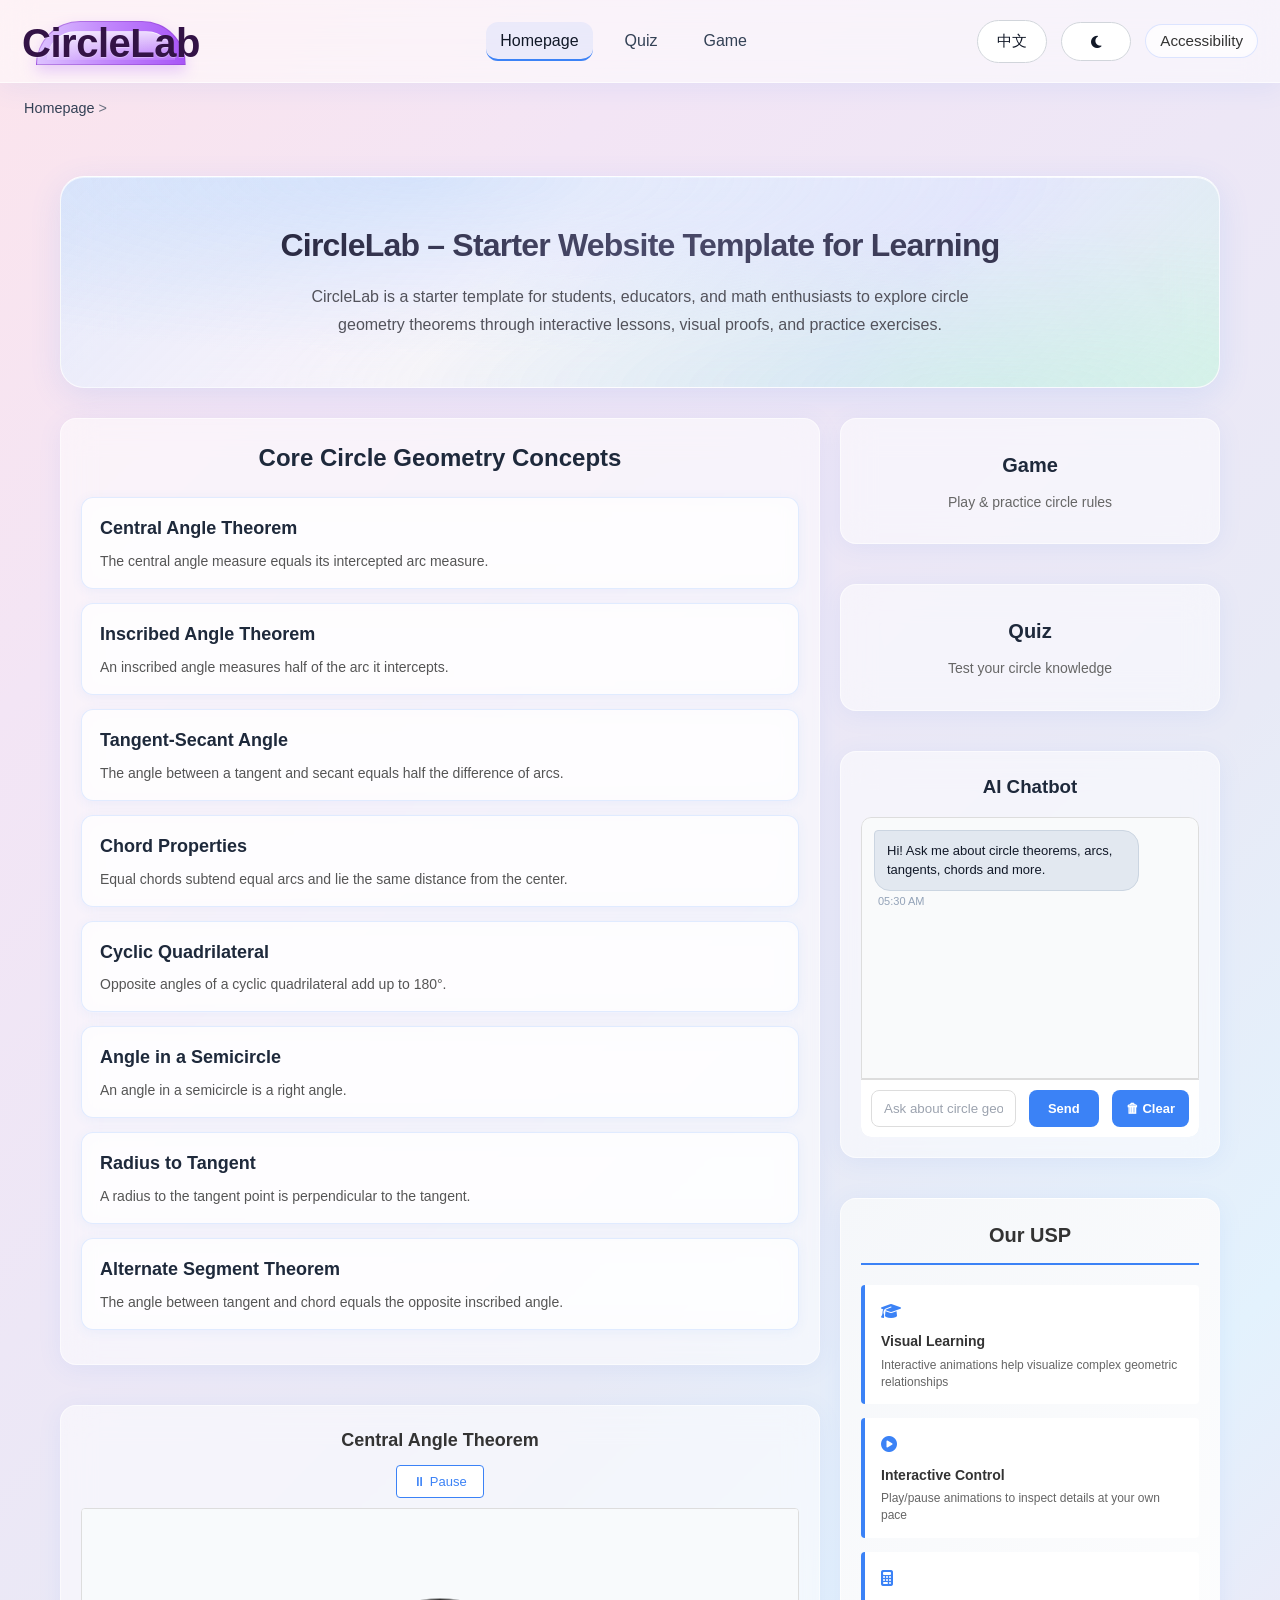
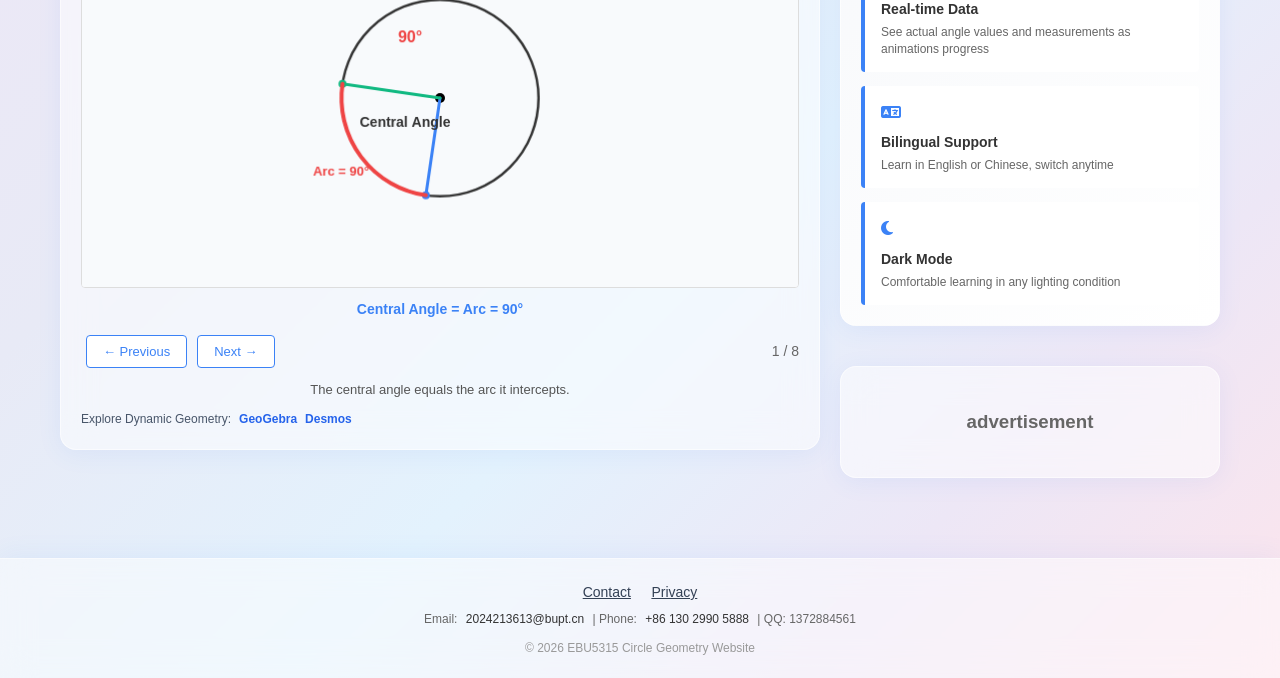
==== commit 3d1a2f36: "v.3.0.Homepage Optimize the AI Chatbot" ====
--- a/Homepage/index.html
+++ b/Homepage/index.html
@@ -20,8 +20,8 @@
         </a>
         <ul class="nav-menu">
             <li><a href="index.html" class="nav-link active">Homepage</a></li>
-            <li><a href="../quiz.html" class="nav-link">Quiz</a></li>
-            <li><a href="../game.html" class="nav-link">Game</a></li>
+            <li><a href="../Quiz/quiz.html" class="nav-link">Quiz</a></li>
+            <li><a href="../Game/game.html" class="nav-link">Game</a></li>
         </ul>
         <div class="nav-right">
             <!-- 中英双语切换 -->
--- a/Homepage/styles.css
+++ b/Homepage/styles.css
@@ -118,10 +118,17 @@
     transition: background-color 0.2s ease, color 0.2s ease, transform 0.2s ease;
 }
 
-.nav-right button,
+.nav-right > button,
 .main-nav a {
     min-width: 70px;
     text-align: center;
+}
+
+#a11yToggleBtn,
+#a11yPanel .a11y-btn {
+    padding: 8px 14px;
+    font-size: 0.95rem;
+    line-height: 1;
 }
 
 .lang-btn:hover,
@@ -153,6 +160,12 @@
 
 .theme-btn i {
     font-size: 14px;
+    width: 14px;
+    height: 14px;
+    display: inline-flex;
+    align-items: center;
+    justify-content: center;
+    line-height: 1;
 }
 
 .main-nav a {
@@ -627,62 +640,204 @@
 .chat-window {
     display: flex;
     flex-direction: column;
-    gap: 10px;
+    gap: 0;
+    height: 320px;
+    border-radius: 10px;
+    overflow: hidden;
+    box-shadow: inset 0 1px 3px rgba(0, 0, 0, 0.05);
 }
 
 .chat-history {
-    min-height: 180px;
-    max-height: 220px;
+    flex: 1;
     padding: 12px;
     border: 1px solid #ddd;
-    border-radius: 10px;
+    border-radius: 10px 10px 0 0;
     overflow-y: auto;
     background-color: #f9fafb;
+    display: flex;
+    flex-direction: column;
+    gap: 8px;
+    scroll-behavior: smooth;
+}
+
+.chat-history::-webkit-scrollbar {
+    width: 6px;
+}
+
+.chat-history::-webkit-scrollbar-track {
+    background: rgba(0, 0, 0, 0.05);
+}
+
+.chat-history::-webkit-scrollbar-thumb {
+    background: rgba(0, 0, 0, 0.15);
+    border-radius: 3px;
+}
+
+.chat-history::-webkit-scrollbar-thumb:hover {
+    background: rgba(0, 0, 0, 0.25);
 }
 
 .chat-message {
-    margin-bottom: 10px;
+    display: flex;
+    flex-direction: column;
+    margin-bottom: 0;
     font-size: 13px;
     line-height: 1.5;
+    animation: slideIn 0.3s ease-out;
+}
+
+@keyframes slideIn {
+    from {
+        opacity: 0;
+        transform: translateY(8px);
+    }
+    to {
+        opacity: 1;
+        transform: translateY(0);
+    }
 }
 
 .chat-message.user {
-    text-align: right;
+    align-items: flex-end;
 }
 
 .chat-message.user .message-bubble {
     display: inline-block;
-    background-color: #3b82f6;
+    background: linear-gradient(135deg, #3b82f6 0%, #2563eb 100%);
     color: #fff;
+    border-radius: 16px 4px 16px 16px;
+    box-shadow: 0 2px 4px rgba(59, 130, 246, 0.2);
 }
 
 .chat-message.bot .message-bubble {
     display: inline-block;
     background-color: #e2e8f0;
     color: #111827;
+    border-radius: 4px 16px 16px 16px;
+    border: 1px solid #cbd5e1;
 }
 
 .message-bubble {
     padding: 10px 12px;
-    border-radius: 16px;
-    max-width: 100%;
+    max-width: 85%;
+    word-break: break-word;
+}
+
+.message-time {
+    font-size: 11px;
+    color: #94a3b8;
+    margin-top: 2px;
+    padding: 0 4px;
+}
+
+.chat-message.user .message-time {
+    color: rgba(100, 150, 200, 0.7);
+}
+
+/* Typing指示器 */
+.typing-bubble {
+    display: flex;
+    align-items: center;
+    gap: 4px;
+}
+
+.typing-dot {
+    width: 6px;
+    height: 6px;
+    border-radius: 50%;
+    background-color: #94a3b8;
+    animation: typing 1.4s infinite;
+}
+
+.typing-dot:nth-child(2) {
+    animation-delay: 0.2s;
+}
+
+.typing-dot:nth-child(3) {
+    animation-delay: 0.4s;
+}
+
+@keyframes typing {
+    0%, 60%, 100% {
+        opacity: 0.5;
+        transform: translateY(0);
+    }
+    30% {
+        opacity: 1;
+        transform: translateY(-8px);
+    }
 }
 
 .chat-input-row {
     display: flex;
     gap: 8px;
+    padding: 10px;
+    background: white;
+    border-top: 1px solid #ddd;
+    border-radius: 0 0 10px 10px;
+    flex-wrap: wrap;
 }
 
 .chat-input-row input {
     flex: 1;
+    min-width: 100px;
     padding: 10px 12px;
     border: 1px solid #ddd;
     border-radius: 8px;
+    font-family: Arial, sans-serif;
+    outline: none;
+    transition: all 0.2s ease;
+}
+
+.chat-input-row input:focus {
+    border-color: #3b82f6;
+    box-shadow: 0 0 0 3px rgba(59, 130, 246, 0.1);
+}
+
+.chat-input-row input::placeholder {
+    color: #9ca3af;
 }
 
 .chat-input-row button {
     padding: 10px 14px;
-    min-width: 90px;
+    min-width: 70px;
+    border: none;
+    border-radius: 8px;
+    background: #3b82f6;
+    color: white;
+    font-weight: 600;
+    cursor: pointer;
+    transition: all 0.2s ease;
+}
+
+.chat-input-row button:hover:not(:disabled) {
+    background: #2563eb;
+    transform: translateY(-1px);
+    box-shadow: 0 2px 8px rgba(59, 130, 246, 0.3);
+}
+
+.chat-input-row button:disabled {
+    opacity: 0.6;
+    cursor: not-allowed;
+}
+
+.chat-clear-btn {
+    padding: 10px 12px;
+    min-width: 60px;
+    background: #f3f4f6;
+    color: #475569;
+    border: 1px solid #ddd;
+    border-radius: 8px;
+    font-size: 13px;
+    font-weight: 500;
+    cursor: pointer;
+    transition: all 0.2s ease;
+}
+
+.chat-clear-btn:hover {
+    background: #e5e7eb;
+    color: #1f2937;
+    box-shadow: 0 1px 3px rgba(0, 0, 0, 0.1);
 }
 
 #contactModal form,
@@ -1833,6 +1988,28 @@
     border-color: #334155;
 }
 
+body.dark .chat-message.bot .message-bubble,
+body.dark-mode .chat-message.bot .message-bubble {
+    background: #1f2937;
+    border-color: #374151;
+}
+
+body.dark .chat-message.user .message-bubble,
+body.dark-mode .chat-message.user .message-bubble {
+    background: linear-gradient(135deg, #1e40af 0%, #1d4ed8 100%);
+}
+
+body.dark .message-time,
+body.dark-mode .message-time {
+    color: #64748b;
+}
+
+body.dark .chat-input-row,
+body.dark-mode .chat-input-row {
+    background: #1f2937;
+    border-top-color: #374151;
+}
+
 body.dark .chat-input-row input,
 body.dark-mode .chat-input-row input {
     background: #0f172a;
@@ -1840,9 +2017,43 @@
     border: 1px solid #334155;
 }
 
+body.dark .chat-input-row input:focus,
+body.dark-mode .chat-input-row input:focus {
+    border-color: #3b82f6;
+    box-shadow: 0 0 0 3px rgba(59, 130, 246, 0.15);
+}
+
 body.dark .chat-input-row input::placeholder,
 body.dark-mode .chat-input-row input::placeholder {
     color: #94a3b8;
+}
+
+body.dark .chat-input-row button,
+body.dark-mode .chat-input-row button {
+    background: #2563eb;
+}
+
+body.dark .chat-input-row button:hover:not(:disabled),
+body.dark-mode .chat-input-row button:hover:not(:disabled) {
+    background: #1d4ed8;
+}
+
+body.dark .chat-clear-btn,
+body.dark-mode .chat-clear-btn {
+    background: #374151;
+    color: #d1d5db;
+    border-color: #4b5563;
+}
+
+body.dark .chat-clear-btn:hover,
+body.dark-mode .chat-clear-btn:hover {
+    background: #4b5563;
+    color: #e5e7eb;
+}
+
+body.dark .typing-dot,
+body.dark-mode .typing-dot {
+    background-color: #64748b;
 }
 
 body.dark .footer,
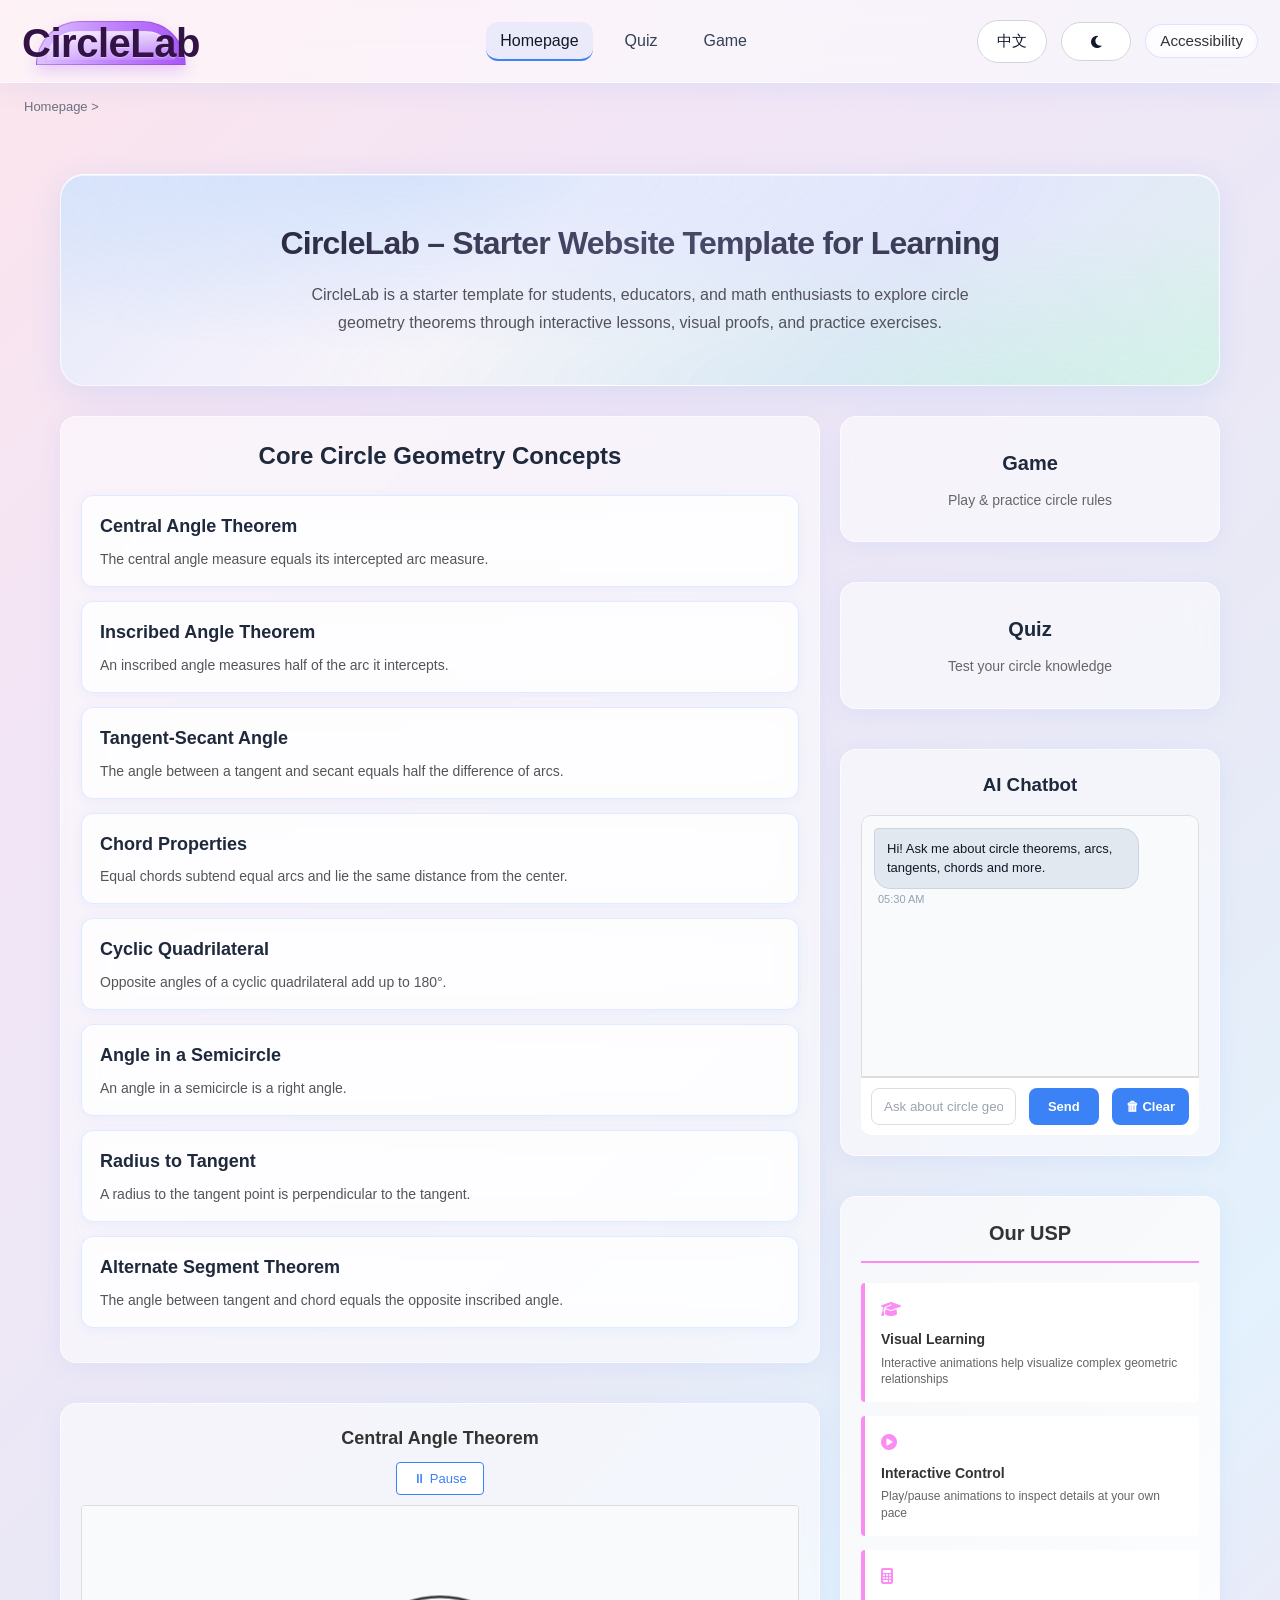
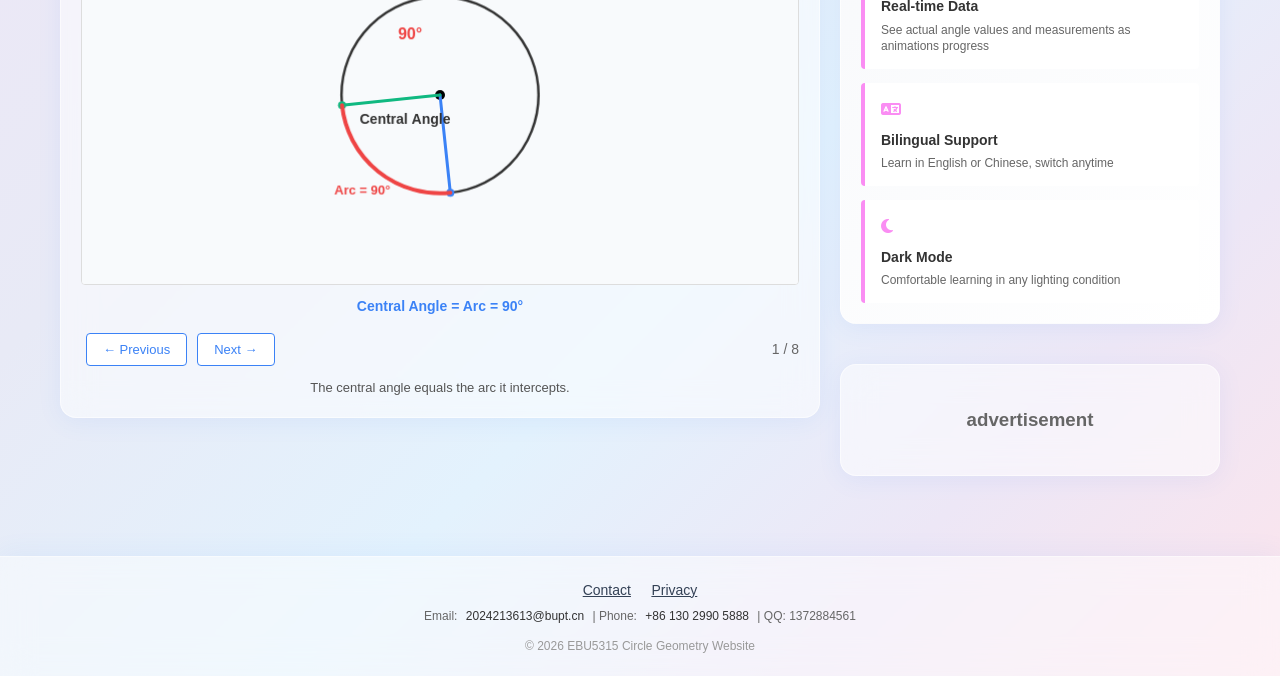
==== commit ea7b37d2: "v.4.0.homepage" ====
--- a/Homepage/index.html
+++ b/Homepage/index.html
@@ -112,12 +112,7 @@
                         <div id="theorem-counter" class="theorem-counter">1 / 5</div>
                     </div>
                     <p id="theorem-description" class="theorem-description"></p>
-                    <div class="resource-links">
-                        <span id="resourceLabel">Explore Dynamic Geometry:</span>
-                        <a id="resourceGeoLink" href="https://www.geogebra.org/geometry" target="_blank" rel="noopener noreferrer">GeoGebra</a>
-                        <a id="resourceDesmosLink" href="https://www.desmos.com/geometry" target="_blank" rel="noopener noreferrer">Desmos</a>
-                    </div>
-                </div>
+                                    </div>
             </div>
 
             <!-- 右侧功能区域 -->
--- a/Homepage/styles.css
+++ b/Homepage/styles.css
@@ -211,6 +211,7 @@
 
 .breadcrumb a:hover {
     color: #374151;
+    text-decoration: none;
 }
 
 /* 英雄区标题 */
@@ -504,7 +505,7 @@
     margin-bottom: 20px;
     font-size: 20px;
     color: #333;
-    border-bottom: 2px solid #3b82f6;
+    border-bottom: 2px solid #fa8df3;
     padding-bottom: 12px;
 }
 
@@ -517,13 +518,13 @@
 .usp-item {
     background: #ffffff;
     padding: 14px 16px;
-    border-left: 4px solid #3b82f6;
+    border-left: 4px solid #fa8df3;
     border-radius: 4px;
     transition: all 0.2s ease;
 }
 
 .usp-item i {
-    color: #3b82f6;
+    color: #fa8df3;
     font-size: 16px;
     margin-right: 10px;
 }
@@ -1409,23 +1410,7 @@
     padding: 10px 14px;
 }
 
-.breadcrumb {
-    padding: 6px 24px;
-    margin: 0;
-    font-size: 0.9rem;
-    color: #6b7280;
-    background: transparent;
-    border-bottom: none;
-}
-
-.breadcrumb a {
-    color: #334155;
-    text-decoration: none;
-}
-
-.breadcrumb a:hover {
-    text-decoration: underline;
-}
+
 
 .quiz-container {
     max-width: 980px;
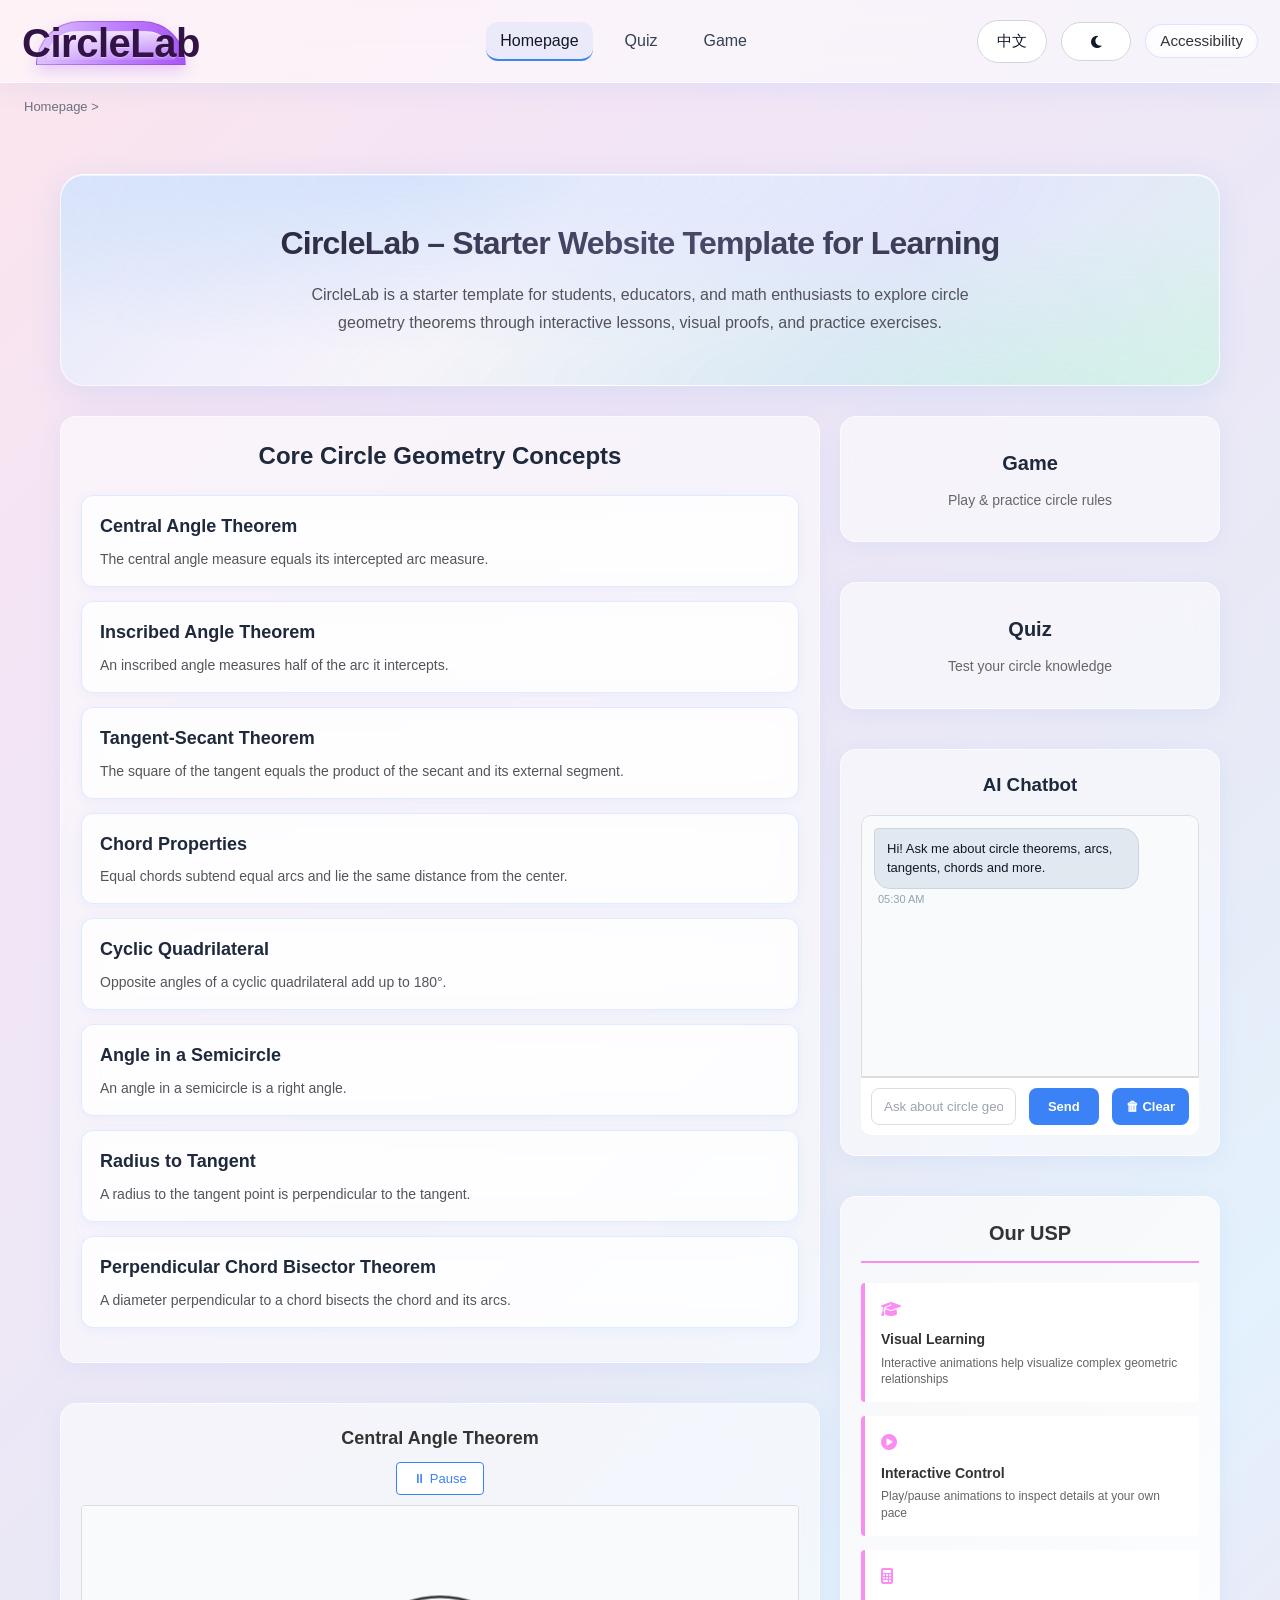
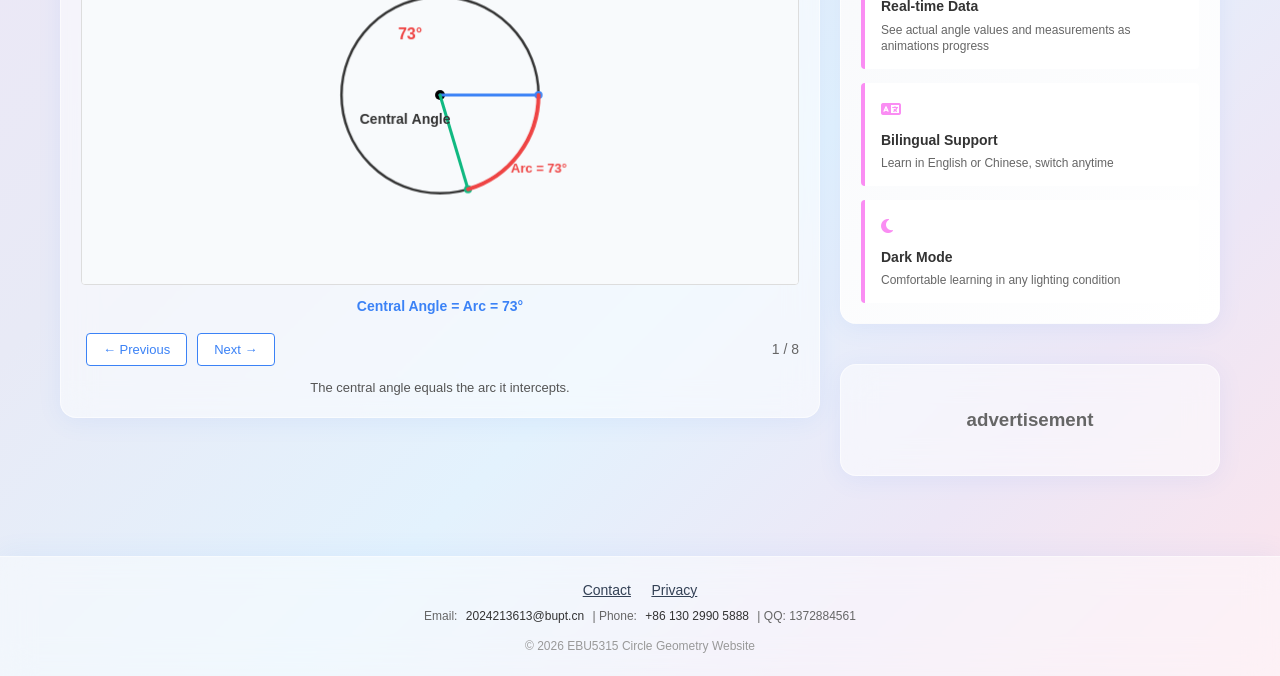
==== commit b7ad0417: "v.4.1.homepage Optimize the content of the theorem section and refine the theorem demonstration anim" ====
--- a/Homepage/index.html
+++ b/Homepage/index.html
@@ -1,245 +1,245 @@
-﻿<!DOCTYPE html>
-<html lang="en">
-<head>
-    <meta charset="UTF-8">
-    <meta name="viewport" content="width=device-width, initial-scale=1.0">
-    <title>CircleLab - Learn Circle Geometry</title>
-    <!-- 外部CSS文件引入（作业要求） -->
-    <link rel="stylesheet" href="styles.css">
-    <!-- 引入字体图标（简约风格） -->
-    <link rel="stylesheet" href="https://cdnjs.cloudflare.com/ajax/libs/font-awesome/6.4.0/css/all.min.css">
-</head>
-<body>
-    <!-- 头部导航栏 -->
-    <nav class="navbar">
-        <a href="index.html" class="logo brand-logo" aria-label="CircleLab homepage">
-            <span class="brand-lockup" aria-hidden="true">
-                <span class="brand-mark"></span>
-                <span class="brand-text">CircleLab</span>
-            </span>
-        </a>
-        <ul class="nav-menu">
-            <li><a href="index.html" class="nav-link active">Homepage</a></li>
-            <li><a href="../Quiz/quiz.html" class="nav-link">Quiz</a></li>
-            <li><a href="../Game/game.html" class="nav-link">Game</a></li>
-        </ul>
-        <div class="nav-right">
-            <!-- 中英双语切换 -->
-            <button id="langToggle" class="lang-btn">中文</button>
-            <!-- 夜间/日间模式切换按钮 -->
-            <button id="themeToggle" class="theme-btn" title="切换日夜模式"><i class="fas fa-moon"></i></button>
-            <button id="a11yToggleBtn" class="a11y-toggle-btn" type="button" aria-expanded="false">Accessibility</button>
-            <div id="a11yPanel" class="a11y-panel" aria-label="Accessibility controls">
-                <div class="a11y-controls">
-                    <button id="fontDownBtn" class="a11y-btn" type="button">A-</button>
-                    <button id="fontResetBtn" class="a11y-btn" type="button">A</button>
-                    <button id="fontUpBtn" class="a11y-btn" type="button">A+</button>
-                    <button id="colorSafeToggle" class="a11y-btn" type="button">Color Safe</button>
-                </div>
-            </div>
-        </div>
-    </nav>
-
-    <!-- 面包屑导航（作业要求） -->
-    <div class="breadcrumb">
-        <a href="index.html">Homepage</a> >
-    </div>
-
-    <!-- 主内容区 -->
-    <main class="container">
-        <!-- 标题区域 -->
-        <section class="hero">
-            <h1>CircleLab – Starter Website Template for Learning</h1>
-            <p>CircleLab is a starter template for students, educators, and math enthusiasts to explore circle geometry theorems through interactive lessons, visual proofs, and practice exercises.</p>
-        </section>
-
-        <!-- 核心内容网格 -->
-        <div class="content-grid">
-            <!-- 左侧核心概念区域 -->
-            <div class="left-column">
-                <!-- 圆几何核心概念 -->
-                <div class="card concepts-card">
-                    <h2>Core Circle Geometry Concepts</h2>
-                    <div class="concept-item" data-theorem-index="0" id="concept1">
-                        <h3>Central Angle Theorem</h3>
-                        <p>The central angle measure equals its intercepted arc measure.</p>
-                    </div>
-                    <div class="concept-item" data-theorem-index="1" id="concept2">
-                        <h3>Inscribed Angle Theorem</h3>
-                        <p>An inscribed angle measures half of the arc it intercepts.</p>
-                    </div>
-                    <div class="concept-item" data-theorem-index="2" id="concept3">
-                        <h3>Tangent-Secant Angle</h3>
-                        <p>The angle between a tangent and secant equals half the difference of arcs.</p>
-                    </div>
-                    <div class="concept-item" data-theorem-index="3" id="concept4">
-                        <h3>Chord Properties</h3>
-                        <p>Equal chords subtend equal arcs and lie the same distance from the center.</p>
-                    </div>
-                    <div class="concept-item" data-theorem-index="4" id="concept5">
-                        <h3>Cyclic Quadrilateral</h3>
-                        <p>Opposite angles of a cyclic quadrilateral add up to 180°.</p>
-                    </div>
-                    <div class="concept-item" data-theorem-index="5" id="concept6">
-                        <h3>Angle in a Semicircle</h3>
-                        <p>An angle in a semicircle is always a right angle (90°).</p>
-                    </div>
-                    <div class="concept-item" data-theorem-index="6" id="concept7">
-                        <h3>Radius to Tangent</h3>
-                        <p>The radius drawn to a tangent point is perpendicular to the tangent line.</p>
-                    </div>
-                    <div class="concept-item" data-theorem-index="7" id="concept8">
-                        <h3>Alternate Segment Theorem</h3>
-                        <p>The angle between tangent and chord equals the angle in the opposite segment.</p>
-                    </div>
-                </div>
-
-                <!-- 视频区域 - 圆形定理动画演示 -->
-                <div class="card video-card">
-                    <h3 id="theorem-title" class="theorem-title">Central Angle Theorem</h3>
-                    <div class="theorem-controls">
-                        <button id="playPauseBtn" class="theorem-btn theorem-btn-compact">⏸ Pause</button>
-                    </div>
-                    <div class="canvas-container">
-                        <canvas id="theoremCanvas"></canvas>
-                    </div>
-                    <div id="theorem-info" class="theorem-info"></div>
-                    <div class="theorem-footer">
-                        <div class="theorem-navs">
-                            <button id="prevTheorem" class="theorem-btn">← Previous</button>
-                            <button id="nextTheorem" class="theorem-btn">Next →</button>
-                        </div>
-                        <div id="theorem-counter" class="theorem-counter">1 / 5</div>
-                    </div>
-                    <p id="theorem-description" class="theorem-description"></p>
-                                    </div>
-            </div>
-
-            <!-- 右侧功能区域 -->
-            <div class="right-column">
-                <!-- Game入口 -->
-                <div class="card action-card game-card" data-target="game" role="button" tabindex="0">
-                    <h3>Game</h3>
-                    <p>Play & practice circle rules</p>
-                </div>
-
-                <!-- Quiz入口 -->
-                <div class="card action-card quiz-card" data-target="quiz" role="button" tabindex="0">
-                    <h3>Quiz</h3>
-                    <p>Test your circle knowledge</p>
-                </div>
-
-                <!-- AI聊天机器人 -->
-                <div class="card ai-card">
-                    <h3 id="aiChatTitle">AI Chatbot</h3>
-                    <div class="chat-window">
-                        <div class="chat-history" id="chatHistory"></div>
-                        <div class="chat-input-row">
-                            <input id="chatInput" type="text" placeholder="Ask about circle geometry...">
-                            <button id="chatSendBtn" class="theorem-btn">Send</button>
-                        </div>
-                    </div>
-                </div>
-
-                <!-- USP区域 - 核心优势 -->
-                <div class="card usp-card">
-                    <h2 id="usp-title">Our USP</h2>
-                    <div class="usp-items">
-                        <div class="usp-item" id="usp1">
-                            <i class="fas fa-graduation-cap"></i>
-                            <h4>Visual Learning</h4>
-                            <p>Interactive animations help visualize complex geometric relationships</p>
-                        </div>
-                        <div class="usp-item" id="usp2">
-                            <i class="fas fa-play-circle"></i>
-                            <h4>Interactive Control</h4>
-                            <p>Play/pause animations to inspect details at your own pace</p>
-                        </div>
-                        <div class="usp-item" id="usp3">
-                            <i class="fas fa-calculator"></i>
-                            <h4>Real-time Data</h4>
-                            <p>See actual angle values and measurements as animations progress</p>
-                        </div>
-                        <div class="usp-item" id="usp4">
-                            <i class="fas fa-language"></i>
-                            <h4>Bilingual Support</h4>
-                            <p>Learn in English or Chinese, switch anytime</p>
-                        </div>
-                        <div class="usp-item" id="usp5">
-                            <i class="fas fa-moon"></i>
-                            <h4>Dark Mode</h4>
-                            <p>Comfortable learning in any lighting condition</p>
-                        </div>
-                    </div>
-                </div>
-
-                <!-- 广告区域 -->
-                <div class="card ad-card">
-                    <h3>advertisement</h3>
-                </div>
-            </div>
-        </div>
-    </main>
-
-    <!-- 定理详情弹框 -->
-    <div class="modal-overlay hidden" id="theoremModal">
-        <div class="modal-card">
-            <button class="modal-close" id="modalCloseBtn">×</button>
-            <h2 id="modalTheoremTitle">Detail</h2>
-            <p id="modalTheoremBody"></p>
-            <p id="modalTheoremDetail" class="modal-detail"></p>
-            <button id="modalSelectBtn" class="theorem-btn">Use this animation</button>
-        </div>
-    </div>
-
-    <div class="modal-overlay hidden" id="contactModal">
-        <div class="modal-card">
-            <button class="modal-close" id="contactModalCloseBtn">×</button>
-            <h2 id="contactTitle">Contact Us</h2>
-            <form id="contactForm" novalidate>
-                <label for="contactName" id="contactNameLabel">Name (optional)</label>
-                <input id="contactName" name="name" type="text" autocomplete="name" placeholder="How should we address you?">
-
-                <label for="contactEmail" id="contactEmailLabel">Email</label>
-                <input id="contactEmail" name="email" type="email" autocomplete="email" placeholder="you@example.com" required>
-
-                <label for="contactMessage" id="contactMessageLabel">Message</label>
-                <textarea id="contactMessage" name="message" rows="4" placeholder="Tell us what you need help with." required></textarea>
-
-                <button id="contactSubmitBtn" type="submit" class="theorem-btn">Send Message</button>
-                <p id="contactStatus" class="contact-status" aria-live="polite"></p>
-            </form>
-        </div>
-    </div>
-
-    <div class="modal-overlay hidden" id="policyModal">
-        <div class="modal-card">
-            <button class="modal-close" id="policyModalCloseBtn">×</button>
-            <h2 id="policyTitle">Privacy & Preference</h2>
-            <p id="policySummary">We only store local preferences (language, theme, accessibility, consent choices) in your browser and do not send personal data to a server.</p>
-            <div class="policy-options">
-                <label><input type="checkbox" id="optOutAds"> <span id="optOutAdsLabel">Opt out of personalized ads</span></label>
-                <label><input type="checkbox" id="optOutAnalytics"> <span id="optOutAnalyticsLabel">Opt out of analytics cookies</span></label>
-                <label><input type="checkbox" id="hideAds"> <span id="hideAdsLabel">Hide ad banner</span></label>
-            </div>
-            <button id="savePolicyBtn" class="theorem-btn" type="button">Save Preferences</button>
-            <p id="policyStatus" class="policy-status" aria-live="polite"></p>
-        </div>
-    </div>
-
-    <!-- 页脚 -->
-    <footer class="footer">
-        <div class="footer-links">
-            <button id="openContactModalBtn" type="button" class="footer-link-btn">Contact</button>
-            <button id="openPolicyModalBtn" type="button" class="footer-link-btn">Privacy</button>
-            <p class="contact-details">Email: <a href="mailto:2024213613@bupt.cn">2024213613@bupt.cn</a> | Phone: <a href="tel:+8613029905888">+86 130 2990 5888</a> | QQ: 1372884561</p>
-        </div>
-        <div class="copyright">
-            &copy; 2026 EBU5315 Circle Geometry Website
-        </div>
-    </footer>
-
-    <!-- 简单JS（V1版本基础交互） -->
-    <script src="script.js"></script>
-</body>
+<!DOCTYPE html>
+<html lang="en">
+<head>
+    <meta charset="UTF-8">
+    <meta name="viewport" content="width=device-width, initial-scale=1.0">
+    <title>CircleLab - Learn Circle Geometry</title>
+    <!-- 外部CSS文件引入（作业要求） -->
+    <link rel="stylesheet" href="styles.css">
+    <!-- 引入字体图标（简约风格） -->
+    <link rel="stylesheet" href="https://cdnjs.cloudflare.com/ajax/libs/font-awesome/6.4.0/css/all.min.css">
+</head>
+<body>
+    <!-- 头部导航栏 -->
+    <nav class="navbar">
+        <a href="index.html" class="logo brand-logo" aria-label="CircleLab homepage">
+            <span class="brand-lockup" aria-hidden="true">
+                <span class="brand-mark"></span>
+                <span class="brand-text">CircleLab</span>
+            </span>
+        </a>
+        <ul class="nav-menu">
+            <li><a href="index.html" class="nav-link active">Homepage</a></li>
+            <li><a href="../Quiz/quiz.html" class="nav-link">Quiz</a></li>
+            <li><a href="../Game/game.html" class="nav-link">Game</a></li>
+        </ul>
+        <div class="nav-right">
+            <!-- 中英双语切换 -->
+            <button id="langToggle" class="lang-btn">中文</button>
+            <!-- 夜间/日间模式切换按钮 -->
+            <button id="themeToggle" class="theme-btn" title="切换日夜模式"><i class="fas fa-moon"></i></button>
+            <button id="a11yToggleBtn" class="a11y-toggle-btn" type="button" aria-expanded="false">Accessibility</button>
+            <div id="a11yPanel" class="a11y-panel" aria-label="Accessibility controls">
+                <div class="a11y-controls">
+                    <button id="fontDownBtn" class="a11y-btn" type="button">A-</button>
+                    <button id="fontResetBtn" class="a11y-btn" type="button">A</button>
+                    <button id="fontUpBtn" class="a11y-btn" type="button">A+</button>
+                    <button id="colorSafeToggle" class="a11y-btn" type="button">Color Safe</button>
+                </div>
+            </div>
+        </div>
+    </nav>
+
+    <!-- 面包屑导航（作业要求） -->
+    <div class="breadcrumb">
+        <a href="index.html">Homepage</a> >
+    </div>
+
+    <!-- 主内容区 -->
+    <main class="container">
+        <!-- 标题区域 -->
+        <section class="hero">
+            <h1>CircleLab – Starter Website Template for Learning</h1>
+            <p>CircleLab is a starter template for students, educators, and math enthusiasts to explore circle geometry theorems through interactive lessons, visual proofs, and practice exercises.</p>
+        </section>
+
+        <!-- 核心内容网格 -->
+        <div class="content-grid">
+            <!-- 左侧核心概念区域 -->
+            <div class="left-column">
+                <!-- 圆几何核心概念 -->
+                <div class="card concepts-card">
+                    <h2>Core Circle Geometry Concepts</h2>
+                    <div class="concept-item" data-theorem-index="0" id="concept1">
+                        <h3>Central Angle Theorem</h3>
+                        <p>The central angle measure equals its intercepted arc measure.</p>
+                    </div>
+                    <div class="concept-item" data-theorem-index="1" id="concept2">
+                        <h3>Inscribed Angle Theorem</h3>
+                        <p>An inscribed angle measures half of the arc it intercepts.</p>
+                    </div>
+                    <div class="concept-item" data-theorem-index="2" id="concept3">
+                        <h3>Tangent-Secant Theorem</h3>
+                        <p>The square of the tangent equals the product of the secant and its external segment.</p>
+                    </div>
+                    <div class="concept-item" data-theorem-index="3" id="concept4">
+                        <h3>Chord Properties</h3>
+                        <p>Equal chords subtend equal arcs and lie the same distance from the center.</p>
+                    </div>
+                    <div class="concept-item" data-theorem-index="4" id="concept5">
+                        <h3>Cyclic Quadrilateral</h3>
+                        <p>Opposite angles of a cyclic quadrilateral add up to 180°.</p>
+                    </div>
+                    <div class="concept-item" data-theorem-index="5" id="concept6">
+                        <h3>Angle in a Semicircle</h3>
+                        <p>An angle in a semicircle is always a right angle (90°).</p>
+                    </div>
+                    <div class="concept-item" data-theorem-index="6" id="concept7">
+                        <h3>Radius to Tangent</h3>
+                        <p>The radius drawn to a tangent point is perpendicular to the tangent line.</p>
+                    </div>
+                    <div class="concept-item" data-theorem-index="7" id="concept8">
+                        <h3>Perpendicular Chord Bisector Theorem</h3>
+                        <p>A diameter perpendicular to a chord bisects the chord and its arcs.</p>
+                    </div>
+                </div>
+
+                <!-- 视频区域 - 圆形定理动画演示 -->
+                <div class="card video-card">
+                    <h3 id="theorem-title" class="theorem-title">Central Angle Theorem</h3>
+                    <div class="theorem-controls">
+                        <button id="playPauseBtn" class="theorem-btn theorem-btn-compact">⏸ Pause</button>
+                    </div>
+                    <div class="canvas-container">
+                        <canvas id="theoremCanvas"></canvas>
+                    </div>
+                    <div id="theorem-info" class="theorem-info"></div>
+                    <div class="theorem-footer">
+                        <div class="theorem-navs">
+                            <button id="prevTheorem" class="theorem-btn">← Previous</button>
+                            <button id="nextTheorem" class="theorem-btn">Next →</button>
+                        </div>
+                        <div id="theorem-counter" class="theorem-counter">1 / 5</div>
+                    </div>
+                    <p id="theorem-description" class="theorem-description"></p>
+                                    </div>
+            </div>
+
+            <!-- 右侧功能区域 -->
+            <div class="right-column">
+                <!-- Game入口 -->
+                <div class="card action-card game-card" data-target="game" role="button" tabindex="0">
+                    <h3>Game</h3>
+                    <p>Play & practice circle rules</p>
+                </div>
+
+                <!-- Quiz入口 -->
+                <div class="card action-card quiz-card" data-target="quiz" role="button" tabindex="0">
+                    <h3>Quiz</h3>
+                    <p>Test your circle knowledge</p>
+                </div>
+
+                <!-- AI聊天机器人 -->
+                <div class="card ai-card">
+                    <h3 id="aiChatTitle">AI Chatbot</h3>
+                    <div class="chat-window">
+                        <div class="chat-history" id="chatHistory"></div>
+                        <div class="chat-input-row">
+                            <input id="chatInput" type="text" placeholder="Ask about circle geometry...">
+                            <button id="chatSendBtn" class="theorem-btn">Send</button>
+                        </div>
+                    </div>
+                </div>
+
+                <!-- USP区域 - 核心优势 -->
+                <div class="card usp-card">
+                    <h2 id="usp-title">Our USP</h2>
+                    <div class="usp-items">
+                        <div class="usp-item" id="usp1">
+                            <i class="fas fa-graduation-cap"></i>
+                            <h4>Visual Learning</h4>
+                            <p>Interactive animations help visualize complex geometric relationships</p>
+                        </div>
+                        <div class="usp-item" id="usp2">
+                            <i class="fas fa-play-circle"></i>
+                            <h4>Interactive Control</h4>
+                            <p>Play/pause animations to inspect details at your own pace</p>
+                        </div>
+                        <div class="usp-item" id="usp3">
+                            <i class="fas fa-calculator"></i>
+                            <h4>Real-time Data</h4>
+                            <p>See actual angle values and measurements as animations progress</p>
+                        </div>
+                        <div class="usp-item" id="usp4">
+                            <i class="fas fa-language"></i>
+                            <h4>Bilingual Support</h4>
+                            <p>Learn in English or Chinese, switch anytime</p>
+                        </div>
+                        <div class="usp-item" id="usp5">
+                            <i class="fas fa-moon"></i>
+                            <h4>Dark Mode</h4>
+                            <p>Comfortable learning in any lighting condition</p>
+                        </div>
+                    </div>
+                </div>
+
+                <!-- 广告区域 -->
+                <div class="card ad-card">
+                    <h3>advertisement</h3>
+                </div>
+            </div>
+        </div>
+    </main>
+
+    <!-- 定理详情弹框 -->
+    <div class="modal-overlay hidden" id="theoremModal">
+        <div class="modal-card">
+            <button class="modal-close" id="modalCloseBtn">×</button>
+            <h2 id="modalTheoremTitle">Detail</h2>
+            <p id="modalTheoremBody"></p>
+            <p id="modalTheoremDetail" class="modal-detail"></p>
+            <button id="modalSelectBtn" class="theorem-btn">Use this animation</button>
+        </div>
+    </div>
+
+    <div class="modal-overlay hidden" id="contactModal">
+        <div class="modal-card">
+            <button class="modal-close" id="contactModalCloseBtn">×</button>
+            <h2 id="contactTitle">Contact Us</h2>
+            <form id="contactForm" novalidate>
+                <label for="contactName" id="contactNameLabel">Name (optional)</label>
+                <input id="contactName" name="name" type="text" autocomplete="name" placeholder="How should we address you?">
+
+                <label for="contactEmail" id="contactEmailLabel">Email</label>
+                <input id="contactEmail" name="email" type="email" autocomplete="email" placeholder="you@example.com" required>
+
+                <label for="contactMessage" id="contactMessageLabel">Message</label>
+                <textarea id="contactMessage" name="message" rows="4" placeholder="Tell us what you need help with." required></textarea>
+
+                <button id="contactSubmitBtn" type="submit" class="theorem-btn">Send Message</button>
+                <p id="contactStatus" class="contact-status" aria-live="polite"></p>
+            </form>
+        </div>
+    </div>
+
+    <div class="modal-overlay hidden" id="policyModal">
+        <div class="modal-card">
+            <button class="modal-close" id="policyModalCloseBtn">×</button>
+            <h2 id="policyTitle">Privacy & Preference</h2>
+            <p id="policySummary">We only store local preferences (language, theme, accessibility, consent choices) in your browser and do not send personal data to a server.</p>
+            <div class="policy-options">
+                <label><input type="checkbox" id="optOutAds"> <span id="optOutAdsLabel">Opt out of personalized ads</span></label>
+                <label><input type="checkbox" id="optOutAnalytics"> <span id="optOutAnalyticsLabel">Opt out of analytics cookies</span></label>
+                <label><input type="checkbox" id="hideAds"> <span id="hideAdsLabel">Hide ad banner</span></label>
+            </div>
+            <button id="savePolicyBtn" class="theorem-btn" type="button">Save Preferences</button>
+            <p id="policyStatus" class="policy-status" aria-live="polite"></p>
+        </div>
+    </div>
+
+    <!-- 页脚 -->
+    <footer class="footer">
+        <div class="footer-links">
+            <button id="openContactModalBtn" type="button" class="footer-link-btn">Contact</button>
+            <button id="openPolicyModalBtn" type="button" class="footer-link-btn">Privacy</button>
+            <p class="contact-details">Email: <a href="mailto:2024213613@bupt.cn">2024213613@bupt.cn</a> | Phone: <a href="tel:+8613029905888">+86 130 2990 5888</a> | QQ: 1372884561</p>
+        </div>
+        <div class="copyright">
+            &copy; 2026 EBU5315 Circle Geometry Website
+        </div>
+    </footer>
+
+    <!-- 简单JS（V1版本基础交互） -->
+    <script src="script.js"></script>
+</body>
 </html>
